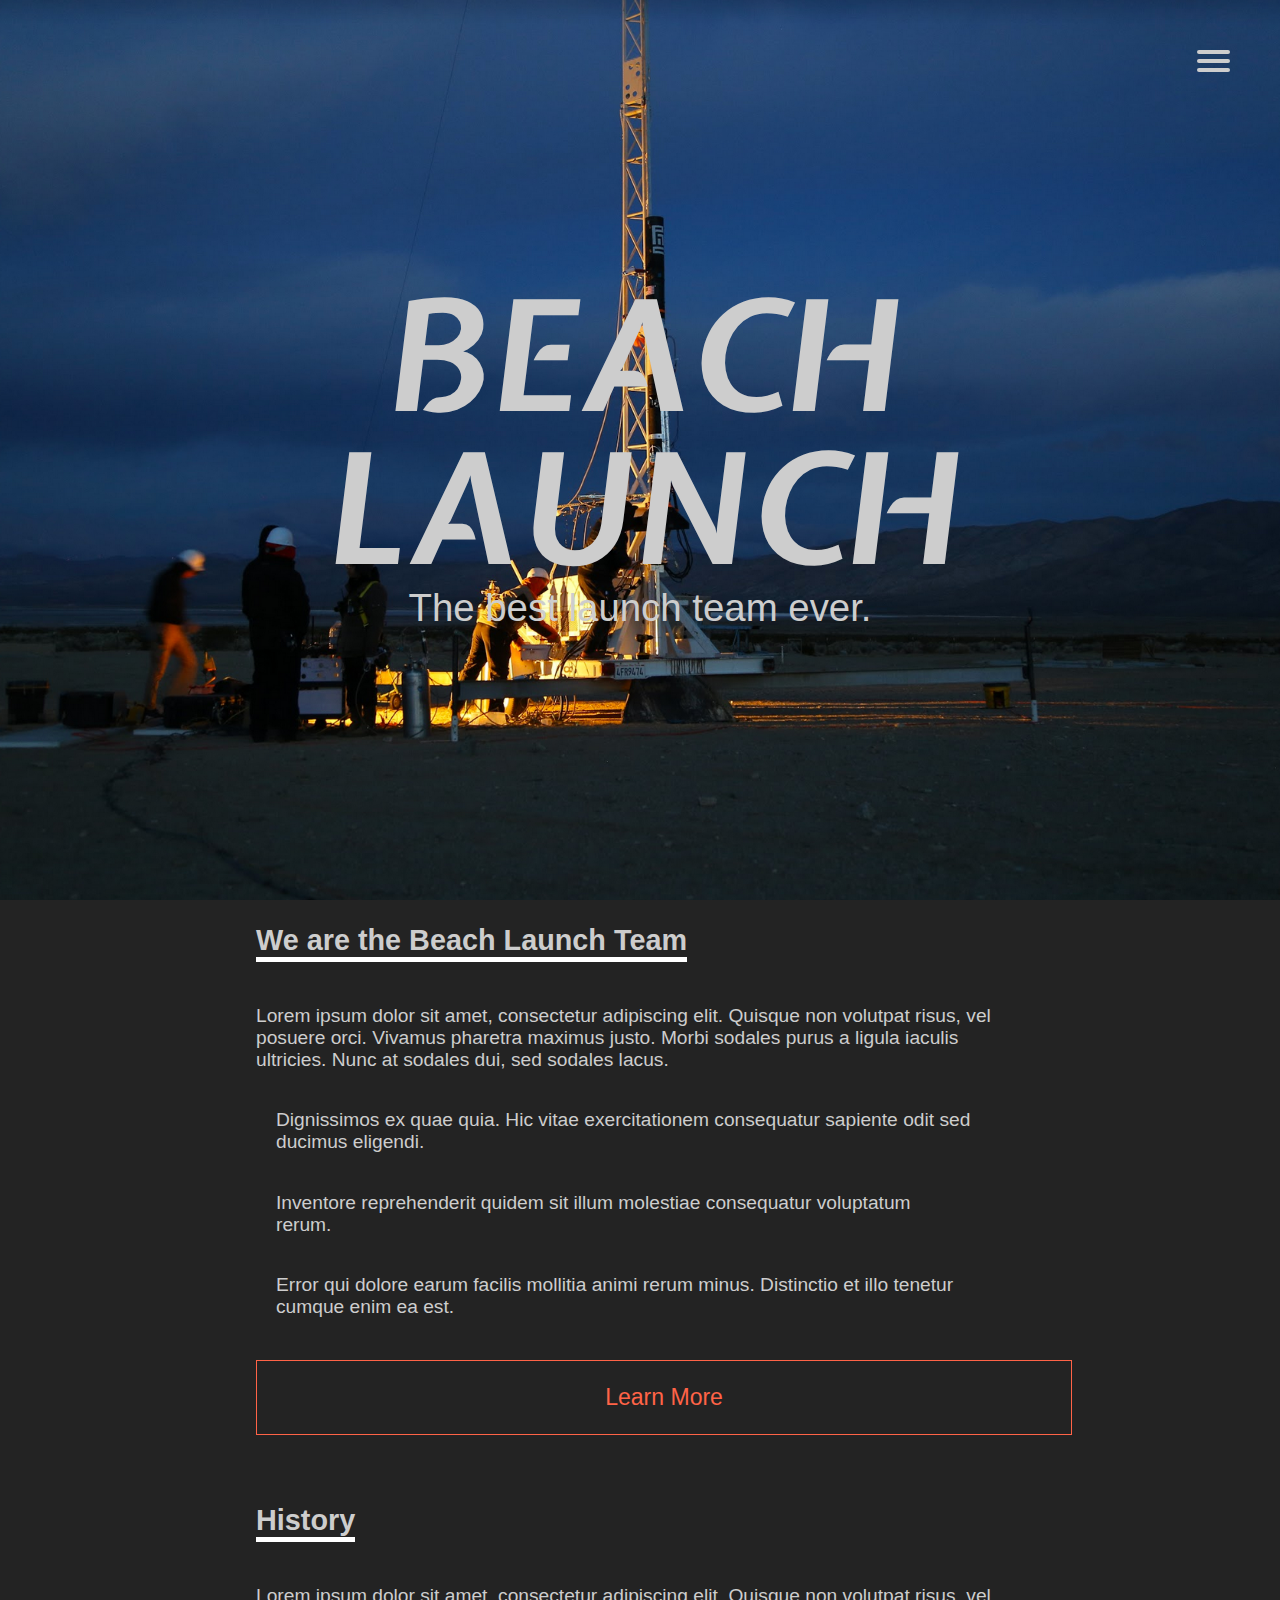
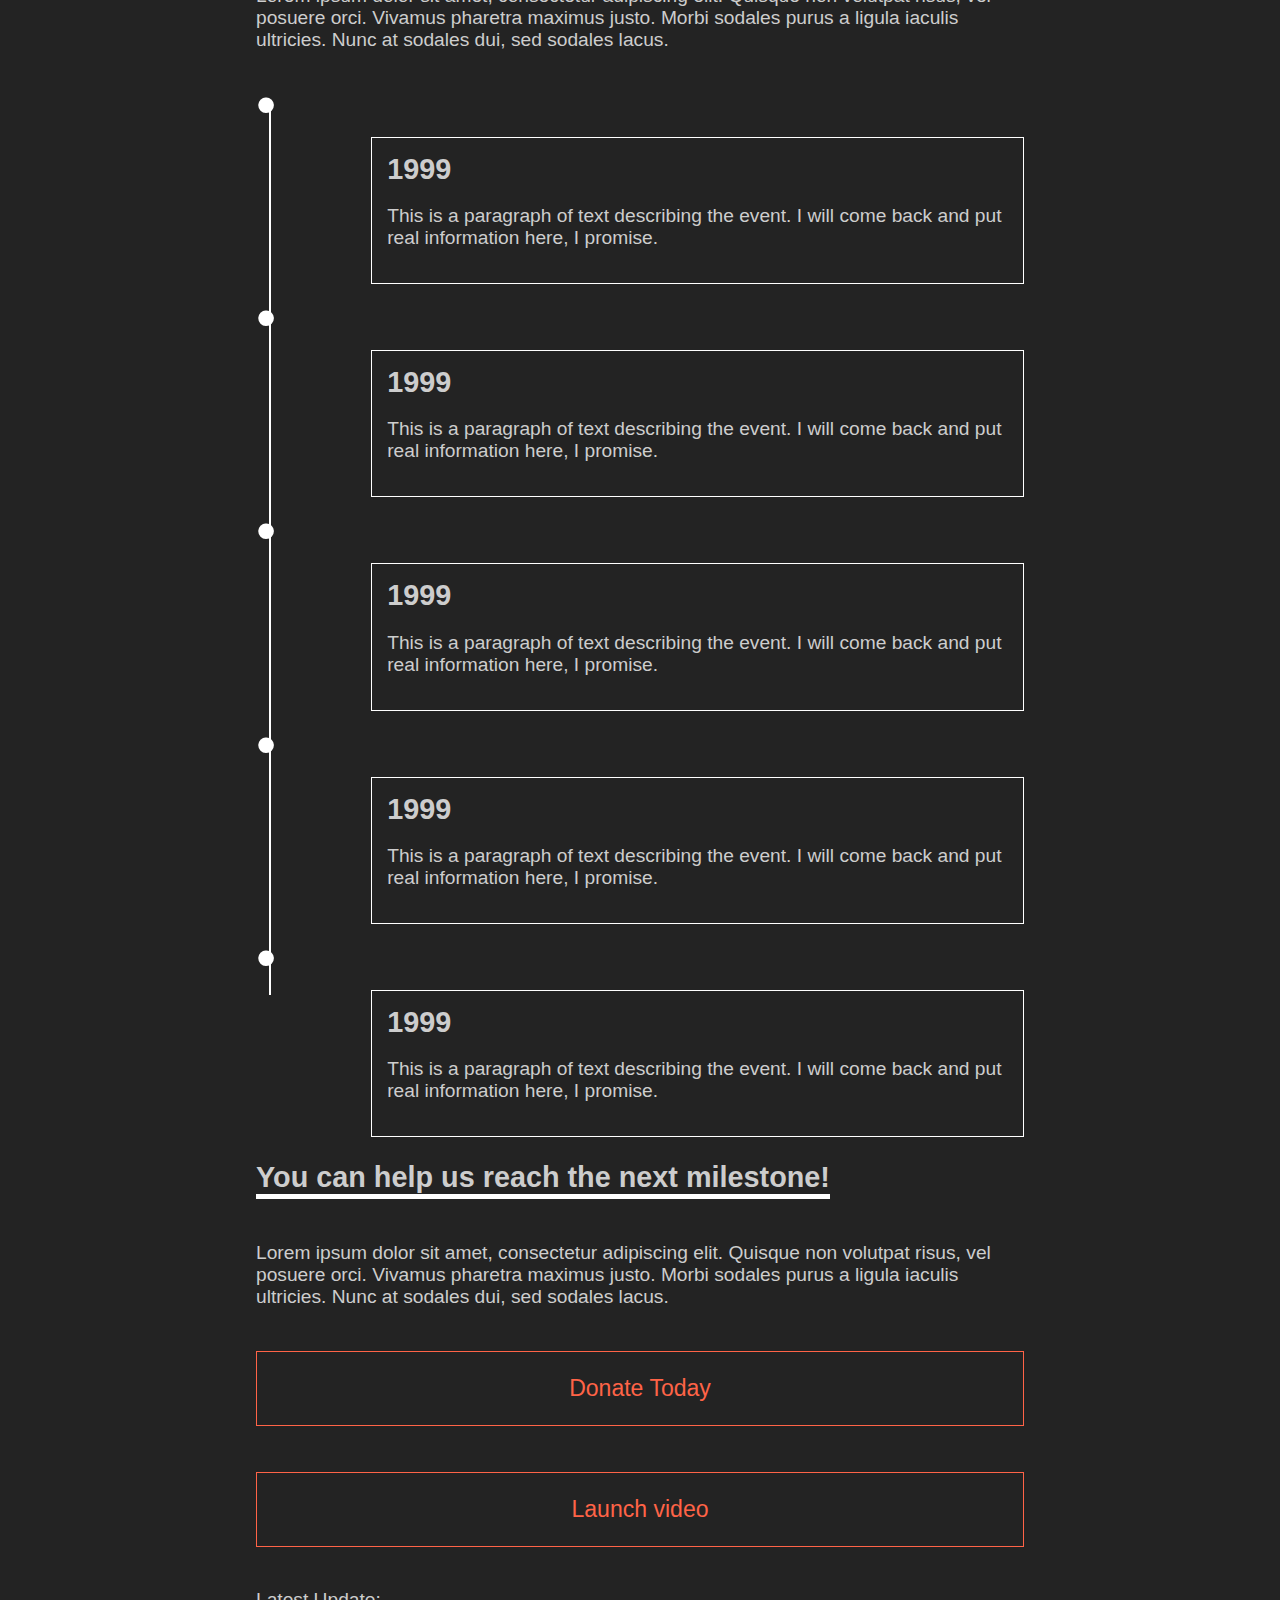
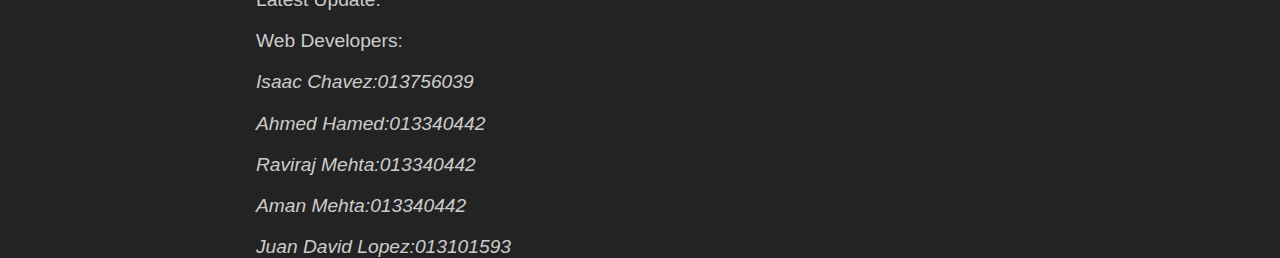
==== index.html @ 2a14d1d9 "Added a rel tag to the end of the modal video to take away the suggested videos." ====
<!DOCTYPE html>
<html lang="en">
    <head>
        <meta charset="UTF-8">
        <meta name="viewport" content="width=device-width, initial-scale=1, maximum-scale=1">
        <title>Home | Beach Launch Team</title>
    
       <link rel="stylesheet" href="css/style.css"> 
       <link rel="stylesheet" href="css/home-styles.css">
       <link rel="stylesheet" href="css/menu.css">
    </head>
    
    <body>
        <div class = "bg"></div>
        <div class="splashTextContainer">
            <span class="splashFont">BEACH<br>LAUNCH</span>
            <br>
            <span class="subTitle">The best launch team ever.</span>
        </div>

        <div class="container">
            <header>
                    <nav role="navigation">
                            <div id="menuToggle">
                                <input type="checkbox"/>
                                <span></span>
                                <span></span>
                                <span></span>
                            <ul id="menu">
                              <a href="#"><li>Home</li></a>
                              <a href="#"><li>About Us</li></a>
                              <a href="#"><li>Info</li></a>
                              <a href="contact.html"><li>Contact</li></a>
                            </ul>   
                            </div>
                        </nav>
            </header>

            <main>
                <div id="features-list">
                    <h2>We are the Beach Launch Team</h2>
                    <p>Lorem ipsum dolor sit amet, consectetur adipiscing elit. Quisque non volutpat risus, vel posuere orci. Vivamus pharetra maximus justo. Morbi sodales purus a ligula iaculis ultricies. Nunc at sodales dui, sed sodales lacus.</p>

                    <div class="feature">
                        <img alt="" src="https://source.unsplash.com/random/100x100" height="" width=""/>
                        <p>Dignissimos ex quae quia. Hic vitae exercitationem consequatur sapiente odit sed ducimus eligendi.</p>
                    </div>

                    <div class="feature">
                        <img alt="" src="https://source.unsplash.com/random/100x100" height="" width=""/>
                        <p>Inventore reprehenderit quidem sit illum molestiae consequatur voluptatum rerum.</p>
                    </div>

                    <div class="feature">
                        <img alt="" src="https://source.unsplash.com/random/100x100" height="" width=""/>
                        <p>Error qui dolore earum facilis mollitia animi rerum minus. Distinctio et illo tenetur cumque enim ea est.</p>
                    </div>

                    <a href="#"><span class="button">Learn More</span></a>
                    
                </div>

                <div class="launch-history clearfix">
                    <br>
                    <h2>History</h2>
                    <p>Lorem ipsum dolor sit amet, consectetur adipiscing elit. Quisque non volutpat risus, vel posuere orci. Vivamus pharetra maximus justo. Morbi sodales purus a ligula iaculis ultricies. Nunc at sodales dui, sed sodales lacus.</p>

                    <div class="vertical-line"></div>

                    <span class="bullet">&#149;</span>
                    <div class="history-item">
                        <span class="date">1999</span>
                        <p>This is a paragraph of text describing the event. I will come back and put real information here, I promise.</p>
                    </div>

                    <span class="bullet">&#149;</span>
                    <div class="history-item">
                        <span class="date">1999</span>
                        <p>This is a paragraph of text describing the event. I will come back and put real information here, I promise.</p>
                    </div>

                    <span class="bullet">&#149;</span>
                    <div class="history-item">
                        <span class="date">1999</span>
                        <p>This is a paragraph of text describing the event. I will come back and put real information here, I promise.</p>
                    </div>

                    <span class="bullet">&#149;</span>
                    <div class="history-item">
                        <span class="date">1999</span>
                        <p>This is a paragraph of text describing the event. I will come back and put real information here, I promise.</p>
                    </div>

                    <span class="bullet">&#149;</span>
                    <div class="history-item">
                        <span class="date">1999</span>
                        <p>This is a paragraph of text describing the event. I will come back and put real information here, I promise.</p>
                    </div>

                </div>
                <h2>You can help us reach the next milestone!</h2>
                <p>Lorem ipsum dolor sit amet, consectetur adipiscing elit. Quisque non volutpat risus, vel posuere orci. Vivamus pharetra maximus justo. Morbi sodales purus a ligula iaculis ultricies. Nunc at sodales dui, sed sodales lacus.</p>
                <a href="#">
                    <button class="button">Donate Today</button>
                </a>
                <button class="button" id="launch-video-button">Launch video</button>

                <section id="video-modal" class="modal">
                    <div class="modal-content">
                        <span class="close" id="video-modal-close">&times;</span> 
                        <!-- <video>
                            <source src="https://www.youtube.com/watch?v=RMkQfmGB7-0" type="video/mp4">
                        Your browser does not support HTML video.        
                        </video> -->
                        <iframe width="1020" height="630"; class="modal-video" src="https://www.youtube.com/embed/RMkQfmGB7-0&rel=0" frameborder="0" allow="autoplay; encrypted-media" controls></iframe>
                        <p>Watch a video of our latest launch!</p>          
                    </div>
                </section>
          
            </main>
            <footer>
                <p>Latest Update: <em><!--#echo var="LAST_MODIFIED"--></em> </p>
                <p>Web Developers:</p> 
                <p><em>Isaac Chavez:<span>013756039</span></em></p>
                <p><em>Ahmed Hamed:<span>013340442</span></em></p>
                <p><em>Raviraj Mehta:<span>013340442</span></em></p>
                <p><em>Aman Mehta:<span>013340442</span></em></p>
                <p><em>Juan David Lopez:<span>013101593</span></em></p>
            </footer>
            </div>
            <script src="js/logic.js" type="text/javascript"></script>
    </body>
</html>
---- css/style.css ----
@import url('https://fonts.googleapis.com/css?family=Expletus+Sans:700i');
body,
html {
    height: 100%;
    margin: 0;
}

h2 {
    border-bottom: .2em solid #ffffff;
    display: inline-block;
}

.bg {
    /* The image used */
    background-image: url("../image/homeImage.png");
    /* Full height */
    height: 100%;
    /* Center and scale the image nicely */
    background-position: center;
    background-repeat: no-repeat;
    background-size: cover;
}

div.vertical-line {
    border-right: 2px solid #ffffff;
    width: .25em;
    float: left;
    margin-top: 29px;
    margin-bottom: 200px;
    left: 8px;
    position: absolute;
    height: 70%;
}

div.launch-history {
    position: relative;
    clear: both;
}

div.feature p {
    /*display: inline-block;*/
    overflow: hidden;
}

div.launch-history span.bullet {
    font-size: 3em;
    color: #ffffff;
}

div.launch-history span.date {
    display: inline-block;
    font-size: 1.5em;
    font-weight: 700;
}

div.launch-history div.history-item {
    height: auto;
    margin-left: 15%;
    border: 1px #ffffff solid;
    padding: 15px;
}

.clearfix {
    clear: both;
}

.button {
    font-size: 1.2em;
    display: inline-block;
    padding: 1em;
    margin: 1em 0 1em 0;
    border: 1px solid tomato;
    min-width: 100%;
    text-align: center;
    color: tomato;
    background-color: transparent;
}

.splashFont {
    font-family: 'Expletus Sans', sans-serif;
    font-size: 4em;
    font-weight: 700;
    font-style: italic;
    line-height: 1em;
}

.splashTextContainer {
    margin-left: auto;
    margin-right: auto;
    bottom: 30%;
    position: absolute;
    text-align: center;
    width: 100%;
}

span.subTitle {
    font-size: 2em;
}

.meet-the-team {
    max-width: 80%;
    background-color: #353535;
    margin: 1em auto;
    color: white;
    text-align: center;
    padding: 1em;
}

.member-profile {
    max-width: 23%;
    display: inline-block;
    text-align: center;
    padding: 1em;
    margin-left: 1.5em;
    margin-right: 1.5em;
    margin-bottom: 1em;
    border-bottom: 0.1em solid white;
    /* border-radius: 1em; */
}

.member-profile:hover {
    background-color: #3f3f3f;
    border-bottom: 0.1em solid gold;
    cursor: pointer;
}

.member-profile .avatar-icon {
    font-size: 2.5em;
}

.member-profile h3 {
    font-weight: 400;
}

.member-profile h4 {
    font-weight: 500;
    font-size: 0.86em;
    font-style: italic;
}

/* Modal CSS */

/* The Modal (background) */

.modal {
    display: none;
    /* Hidden by default */
    position: fixed;
    /* Stay in place */
    z-index: 1;
    /* Sit on top */
    left: 0;
    top: 0;
    width: 100%;
    /* Full width */
    height: 100%;
    /* Full height */
    overflow: auto;
    /* Enable scroll if needed */
    background-color: rgb(0, 0, 0);
    /* Fallback color */
    background-color: rgba(0, 0, 0, 0.4);
    /* Black w/ opacity */
}

/* Modal Content/Box */

.modal-video {}

.modal-content {
    background-color: #353535;
    margin: 15% auto;
    padding: 20px;
    max-width: 1020px;
    text-align: center;
}

/* The Close Button */

.close {
    color: #aaa;
    float: right;
    font-size: 28px;
    font-weight: bold;
}

.close:hover,
.close:focus {
    color: black;
    text-decoration: none;
    cursor: pointer;
}

/*Media Queries default*/

/* Small devices (portrait tablets and large phones, 600px and up) */

@media only screen and (min-width: 600px) {
    .splashFont {
        font-size: 4em;
    }
}

/* Medium devices (landscape tablets, 768px and up) */

@media only screen and (min-width: 768px) {
    .splashFont {
        font-size: 7em;
    }
}

/* Large devices (laptops/desktops, 992px and up) */

@media only screen and (min-width: 992px) {
    .splashFont {
        font-size: 7em;
    }
}

/* Extra large devices (large laptops and desktops, 1200px and up)*/

@media only screen and (min-width: 1200px) {
    .splashFont {
        font-size: 8em;
    }
}
---- css/home-styles.css ----
div#features-list div.feature{
    float: left;
    clear: both;
}

div#features-list div.feature p{

}

div#features-list div.feature img{
    float: left;
    clear: both;
    margin: 10px 20px 10px 0px;
}

div#feature-list {
    clear: both;
}

div.container {
    display: block;
    margin: 0px 20% 0px 20%;
    /* width: 80%; */
}

footer {
    clear: both;
}
---- css/menu.css ----
/*
 * Made by Erik Terwan
 * 24th of November 2015
 * MIT license
 */

body
{
  margin: 0;
  padding: 0;
  
  /* make it look decent enough */
  background: #232323;
  color: #cdcdcd;/*#cdcdcd*/
  font-family: "Avenir Next", "Avenir", sans-serif;
  overflow-x: hidden; /* needed because hiding the menu on the right side is not perfect,  */
  font-size: 1.2em;
}

ul#menu a
{
  text-decoration: none;
  color: #FFFFFF;/*#232323*/
  transition: color 0.3s ease;
}

ul#menu a:hover
{
  color: #4a627c;/*tomato*/
}

#menuToggle
{
  display: block;
  position: absolute;
  top: 50px;
  right: 50px;
  
  z-index: 1;
  
/*  -webkit-user-select: none;*/
  user-select: none;
}

#menuToggle input
{
  display: block;
  width: 40px;
  height: 32px;
  position: absolute;
  top: -7px;
  left: -5px;
  
  cursor: pointer;
  
  opacity: 0; /* hide this */
  z-index: 2; /* and place it over the hamburger */
  
  /*-webkit-touch-callout: none;*/
}

/*
 * Just a quick hamburger
 */
#menuToggle span
{
  display: block;
  width: 33px;
  height: 4px;
  margin-bottom: 5px;
  position: relative;
  
  background: #cdcdcd;
  border-radius: 3px;
  
  z-index: 1;
  
  transform-origin: 4px 0px;
  
  transition: transform 0.5s cubic-bezier(0.77,0.2,0.05,1.0),
              background 0.5s cubic-bezier(0.77,0.2,0.05,1.0),
              opacity 0.55s ease;
}

#menuToggle span:first-child
{
  transform-origin: 0% 0%;
}

#menuToggle span:nth-last-child(2)
{
  transform-origin: 0% 100%;
}

/* 
 * Transform all the slices of hamburger
 * into a crossmark.
 */
#menuToggle input:checked ~ span
{
  opacity: 1;
  transform: rotate(45deg) translate(-2px, -1px);
  background: #cdcdcd;/*#232323*/
}

/*
 * But let's hide the middle one.
 */
#menuToggle input:checked ~ span:nth-last-child(3)
{
  opacity: 0;
  transform: rotate(0deg) scale(0.2, 0.2);
}

/*
 * Ohyeah and the last one should go the other direction
 */
#menuToggle input:checked ~ span:nth-last-child(2)
{
  opacity: 1;
  transform: rotate(-45deg) translate(0, -1px);
}

/*
 * Make this absolute positioned
 * at the top left of the screen
 */
#menu
{
  position: absolute;
  width: 300px;
  margin: -100px 0 0 0;
  padding: 50px;
  padding-top: 125px;
  right: -100px;
  
  background: rgba(0, 0, 0, 0.7);/*#ededed*/
  list-style-type: none;
  /*-webkit-font-smoothing: antialiased;*/
  /* to stop flickering of text in safari */
  
  transform-origin: 0% 0%;
  transform: translate(100%, 0);
  height: 79vh;
  transition: transform 0.5s cubic-bezier(0.77,0.2,0.05,1.0);
}

#menu li
{
  padding: 10px 0;
  font-size: 22px;
}

/*
 * And let's fade it in from the left
 */
#menuToggle input:checked ~ ul
{
  transform: scale(1.0, 1.0);
  opacity: 1;
}
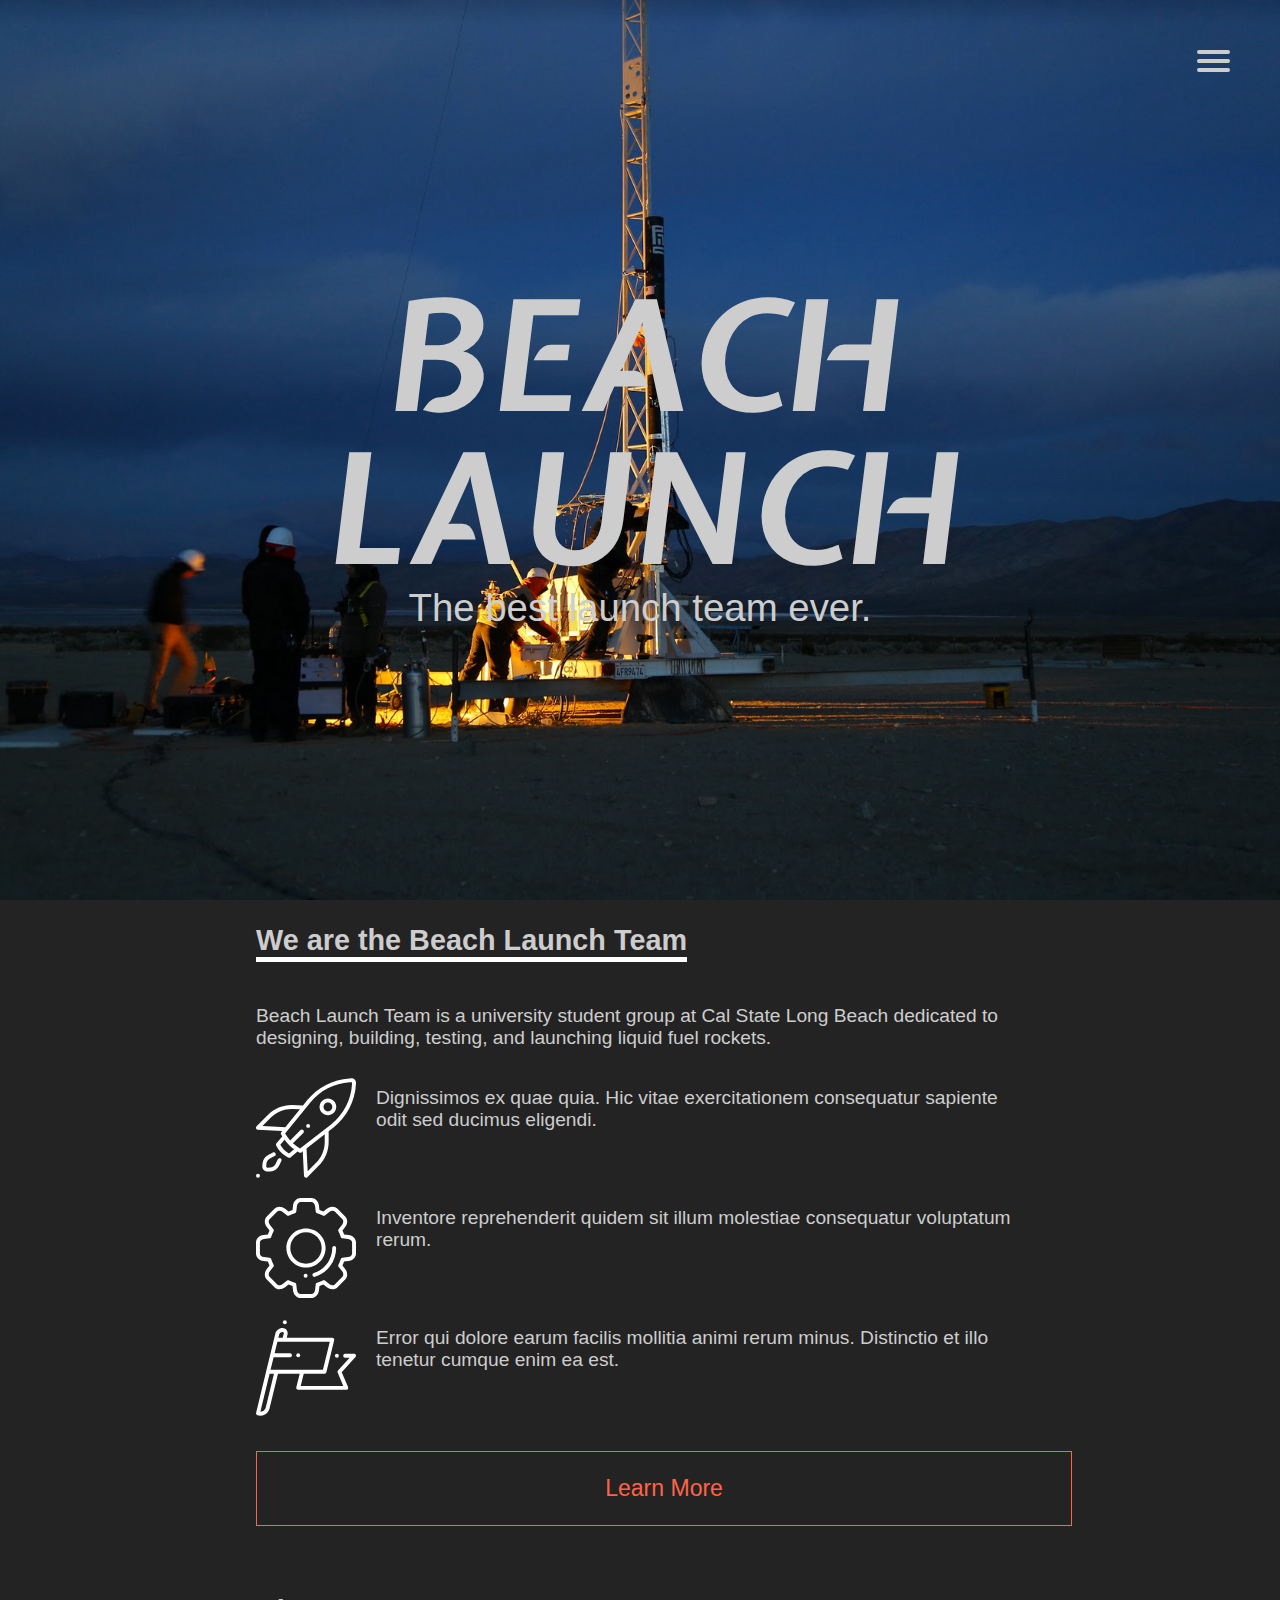
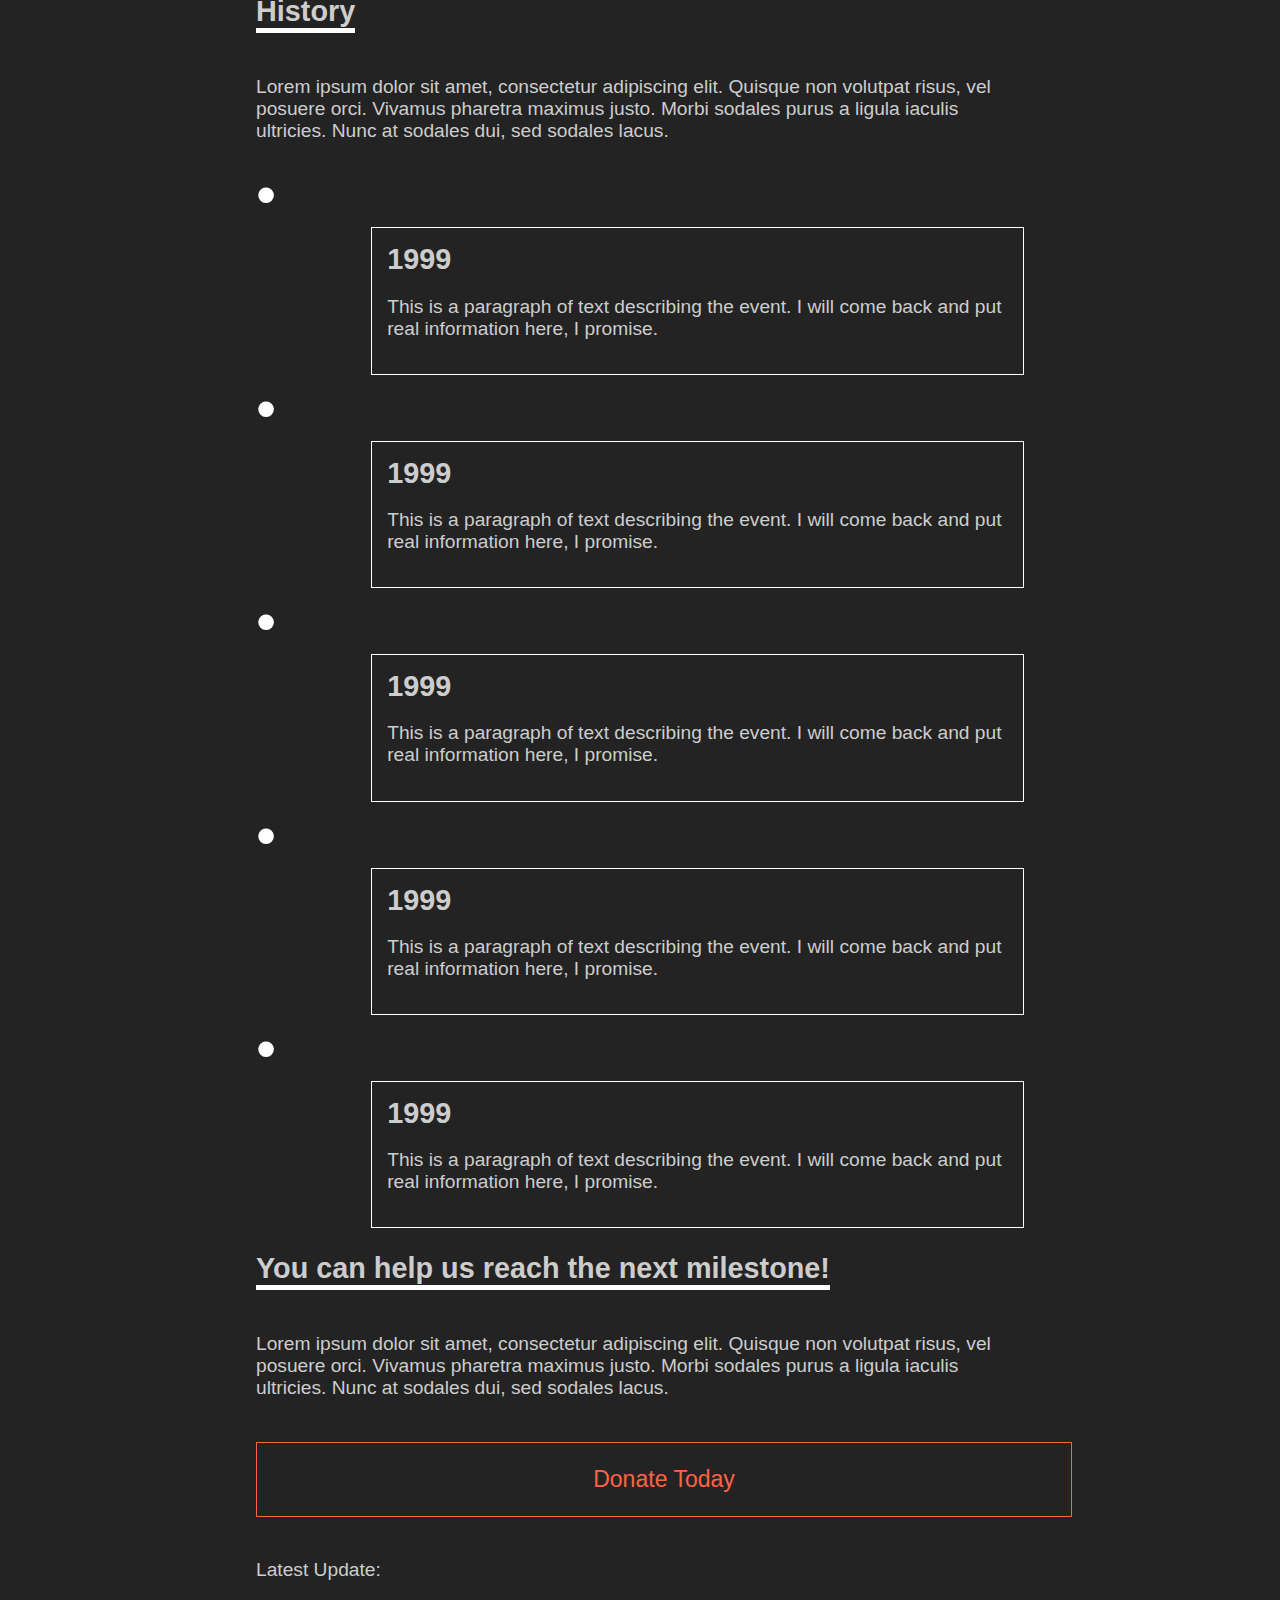
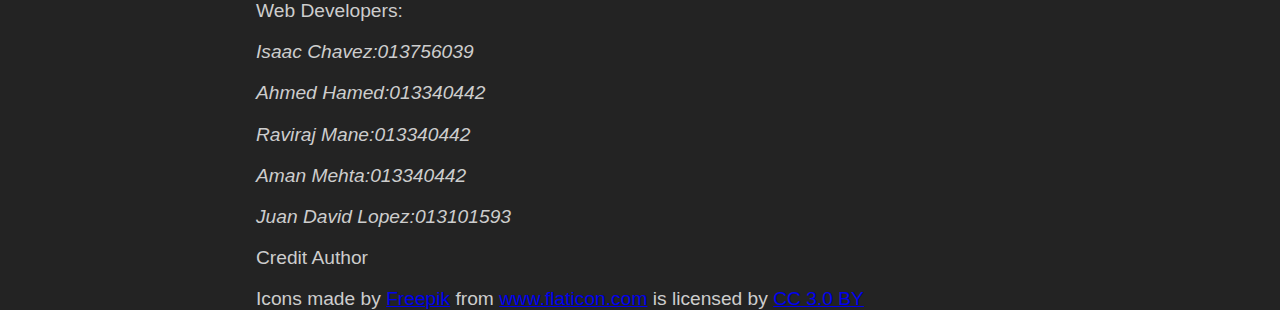
==== commit 34b84186: "Merge pull request #33 from randomCoderz/HomePageUpdate" ====
--- a/index.html
+++ b/index.html
@@ -11,14 +11,14 @@
     </head>
     
     <body>
+
         <div class = "bg"></div>
         <div class="splashTextContainer">
             <span class="splashFont">BEACH<br>LAUNCH</span>
             <br>
             <span class="subTitle">The best launch team ever.</span>
         </div>
-
-        <div class="container">
+        
             <header>
                     <nav role="navigation">
                             <div id="menuToggle">
@@ -29,30 +29,32 @@
                             <ul id="menu">
                               <a href="#"><li>Home</li></a>
                               <a href="#"><li>About Us</li></a>
-                              <a href="#"><li>Info</li></a>
-                              <a href="contact.html"><li>Contact</li></a>
+                              <a href="#"><li>Donations</li></a>
+                              <a href="team.html"><li>Team</li></a>
+                              <a href="contactus.php"><li>Contact</li></a>
                             </ul>   
                             </div>
                         </nav>
             </header>
+        <div class="container">
 
             <main>
                 <div id="features-list">
                     <h2>We are the Beach Launch Team</h2>
-                    <p>Lorem ipsum dolor sit amet, consectetur adipiscing elit. Quisque non volutpat risus, vel posuere orci. Vivamus pharetra maximus justo. Morbi sodales purus a ligula iaculis ultricies. Nunc at sodales dui, sed sodales lacus.</p>
+                    <p>Beach Launch Team is a university student group at Cal State Long Beach dedicated to designing, building, testing, and launching liquid fuel rockets.</p>
 
                     <div class="feature">
-                        <img alt="" src="https://source.unsplash.com/random/100x100" height="" width=""/>
+                        <img alt="" src="image/rocket.svg" height="100" width="100"/>
                         <p>Dignissimos ex quae quia. Hic vitae exercitationem consequatur sapiente odit sed ducimus eligendi.</p>
                     </div>
 
                     <div class="feature">
-                        <img alt="" src="https://source.unsplash.com/random/100x100" height="" width=""/>
+                        <img alt="" src="image/settings.svg" height="100" width="100"/>
                         <p>Inventore reprehenderit quidem sit illum molestiae consequatur voluptatum rerum.</p>
                     </div>
 
                     <div class="feature">
-                        <img alt="" src="https://source.unsplash.com/random/100x100" height="" width=""/>
+                        <img alt="" src="image/flag.svg" height="100" width="100"/>
                         <p>Error qui dolore earum facilis mollitia animi rerum minus. Distinctio et illo tenetur cumque enim ea est.</p>
                     </div>
 
@@ -64,8 +66,6 @@
                     <br>
                     <h2>History</h2>
                     <p>Lorem ipsum dolor sit amet, consectetur adipiscing elit. Quisque non volutpat risus, vel posuere orci. Vivamus pharetra maximus justo. Morbi sodales purus a ligula iaculis ultricies. Nunc at sodales dui, sed sodales lacus.</p>
-
-                    <div class="vertical-line"></div>
 
                     <span class="bullet">&#149;</span>
                     <div class="history-item">
@@ -100,34 +100,18 @@
                 </div>
                 <h2>You can help us reach the next milestone!</h2>
                 <p>Lorem ipsum dolor sit amet, consectetur adipiscing elit. Quisque non volutpat risus, vel posuere orci. Vivamus pharetra maximus justo. Morbi sodales purus a ligula iaculis ultricies. Nunc at sodales dui, sed sodales lacus.</p>
-                <a href="#">
-                    <button class="button">Donate Today</button>
-                </a>
-                <button class="button" id="launch-video-button">Launch video</button>
-
-                <section id="video-modal" class="modal">
-                    <div class="modal-content">
-                        <span class="close" id="video-modal-close">&times;</span> 
-                        <!-- <video>
-                            <source src="https://www.youtube.com/watch?v=RMkQfmGB7-0" type="video/mp4">
-                        Your browser does not support HTML video.        
-                        </video> -->
-                        <iframe width="1020" height="630"; class="modal-video" src="https://www.youtube.com/embed/RMkQfmGB7-0&rel=0" frameborder="0" allow="autoplay; encrypted-media" controls></iframe>
-                        <p>Watch a video of our latest launch!</p>          
-                    </div>
-                </section>
-          
+                <a href="#"><span class="button">Donate Today</span></a>
             </main>
             <footer>
                 <p>Latest Update: <em><!--#echo var="LAST_MODIFIED"--></em> </p>
                 <p>Web Developers:</p> 
                 <p><em>Isaac Chavez:<span>013756039</span></em></p>
                 <p><em>Ahmed Hamed:<span>013340442</span></em></p>
-                <p><em>Raviraj Mehta:<span>013340442</span></em></p>
+                <p><em>Raviraj Mane:<span>013340442</span></em></p>
                 <p><em>Aman Mehta:<span>013340442</span></em></p>
                 <p><em>Juan David Lopez:<span>013101593</span></em></p>
+                <P>Credit Author <div>Icons made by <a href="http://www.freepik.com" title="Freepik">Freepik</a> from <a href="https://www.flaticon.com/" title="Flaticon">www.flaticon.com</a> is licensed by <a href="http://creativecommons.org/licenses/by/3.0/" title="Creative Commons BY 3.0" target="_blank">CC 3.0 BY</a></div></P>
             </footer>
-            </div>
-            <script src="js/logic.js" type="text/javascript"></script>
+        </div>
     </body>
 </html>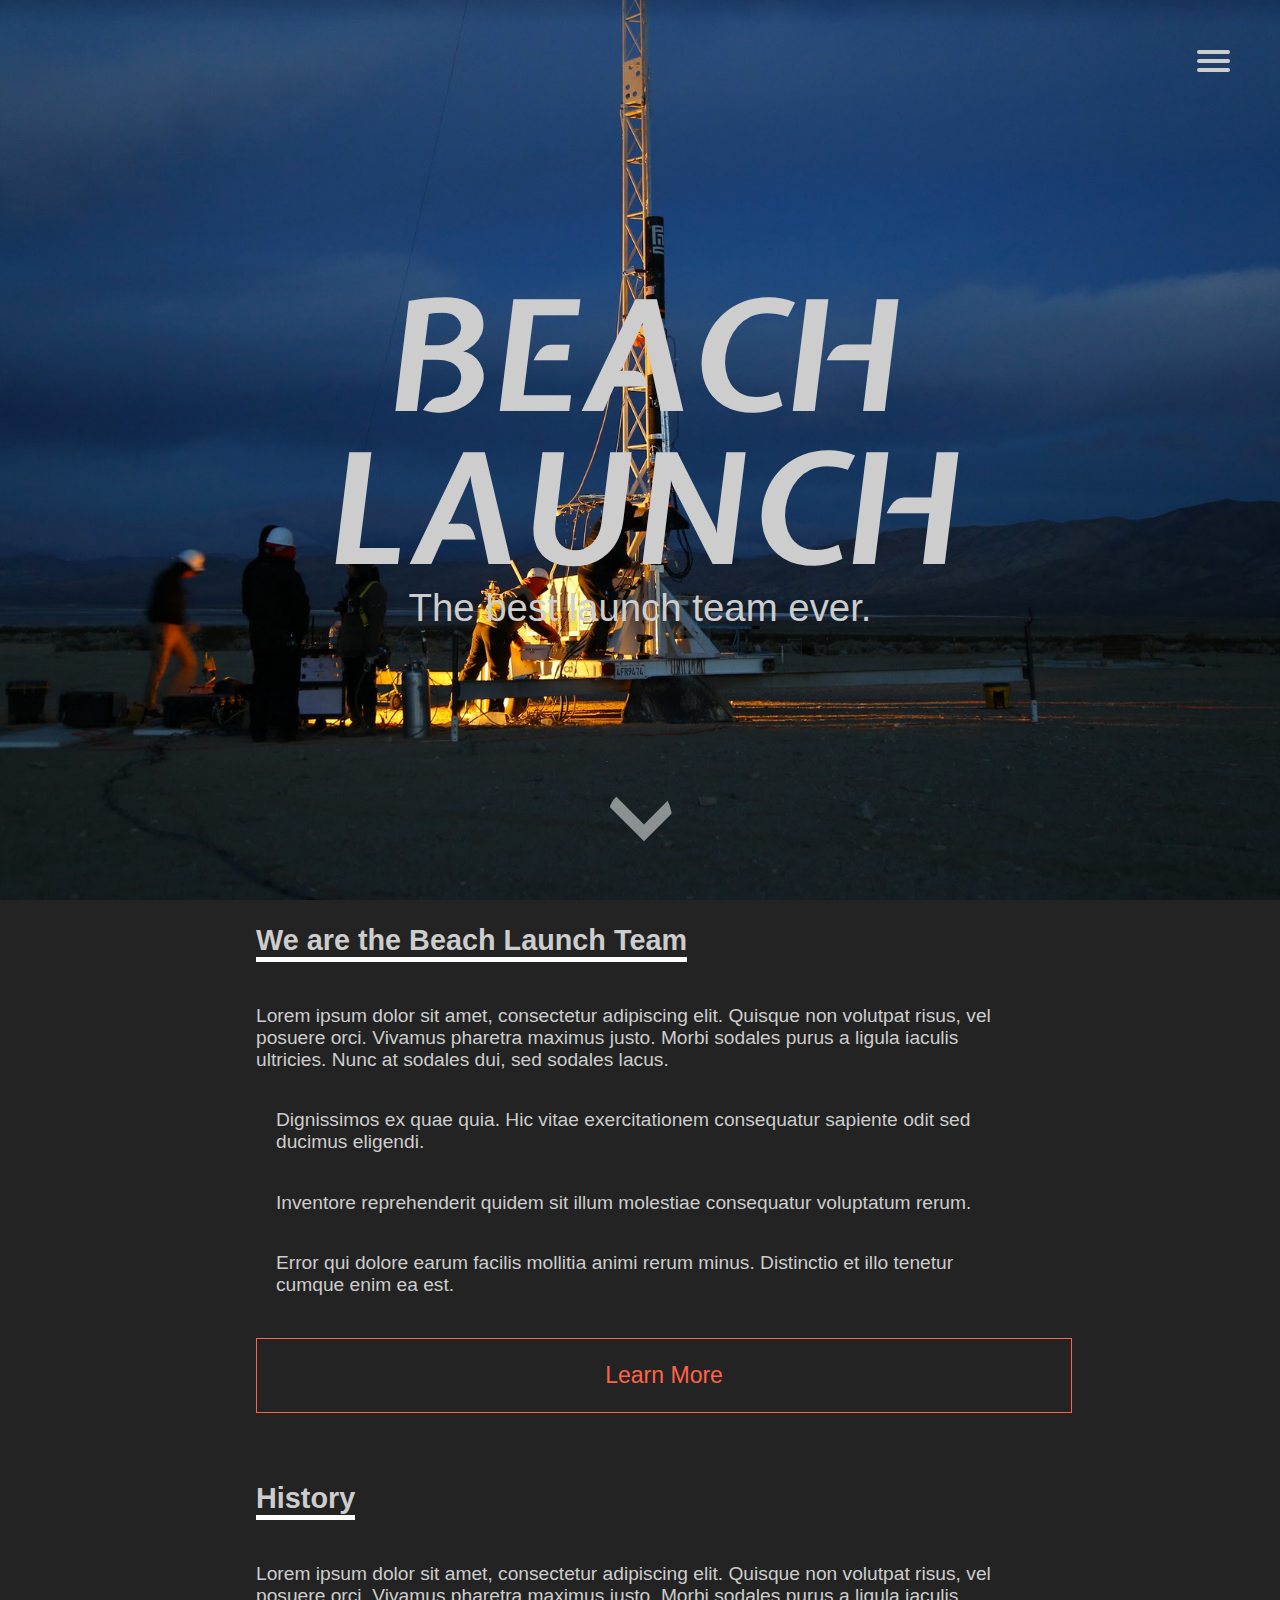
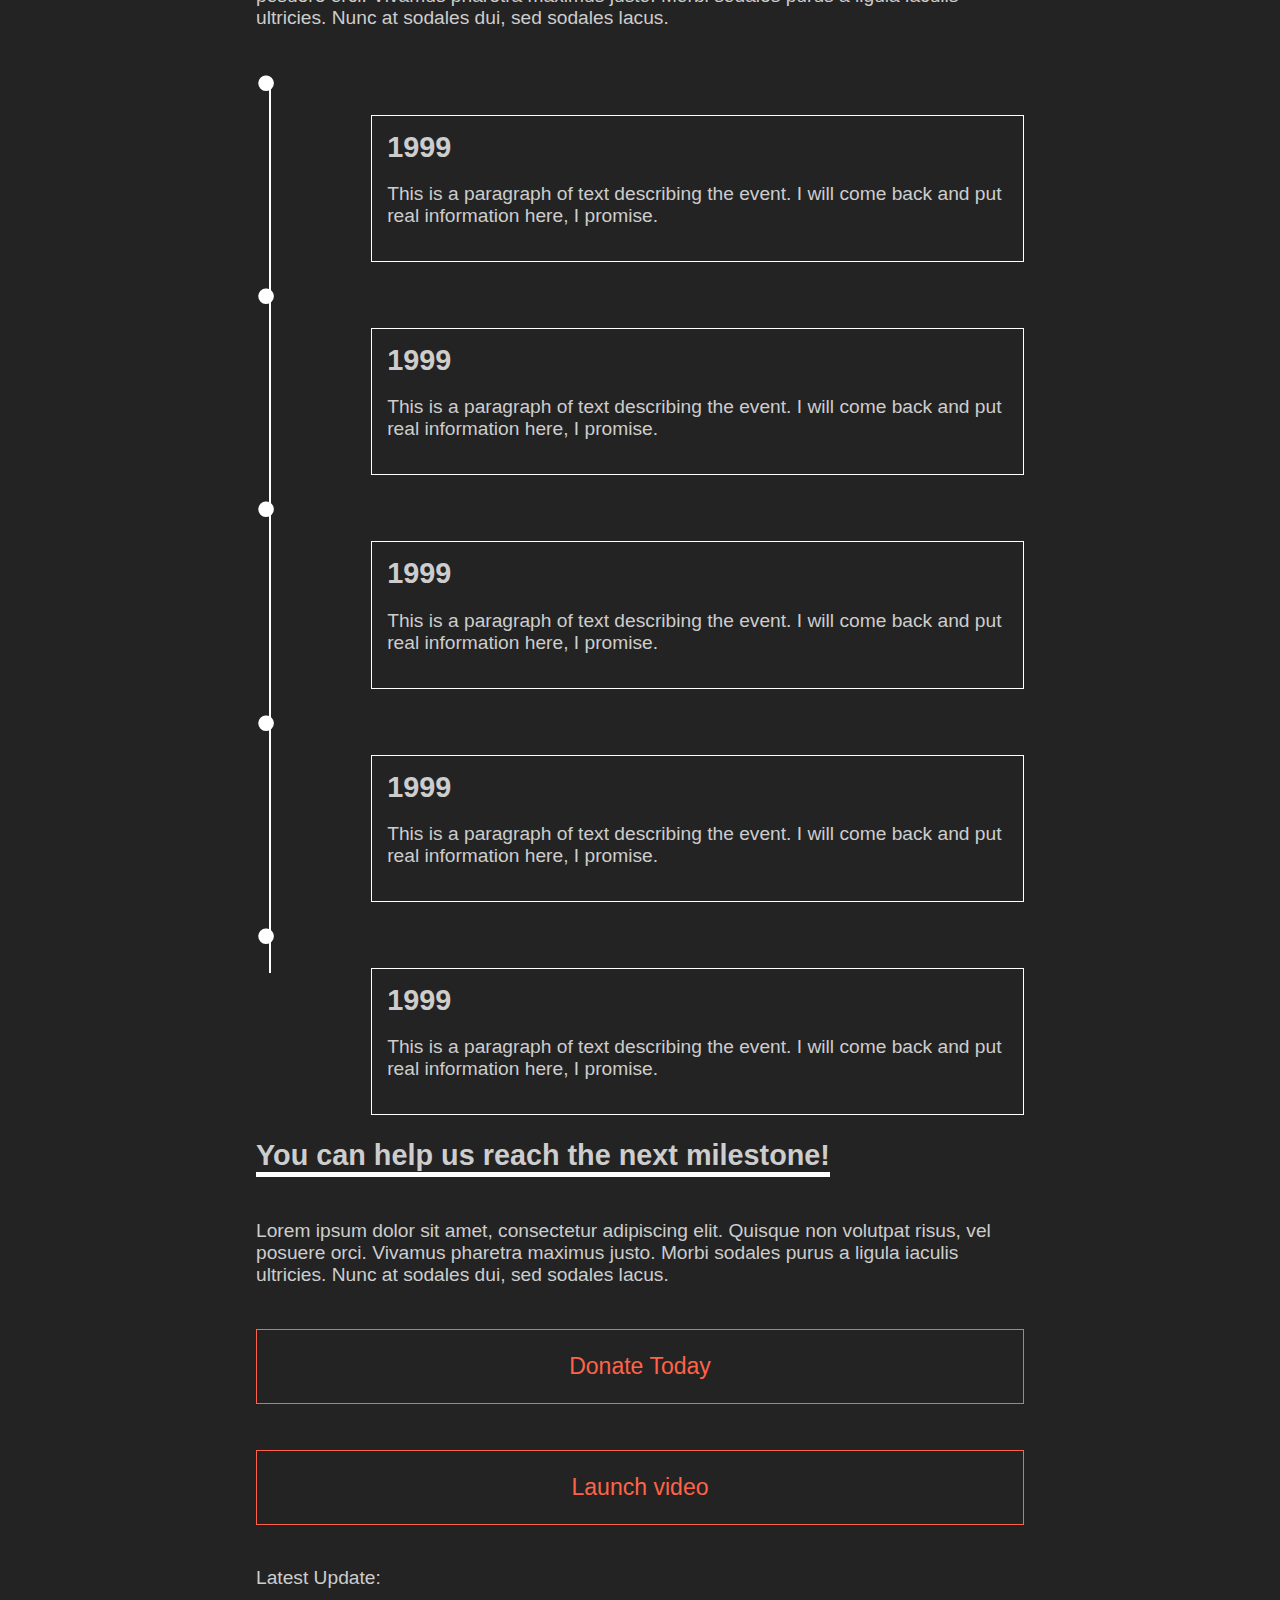
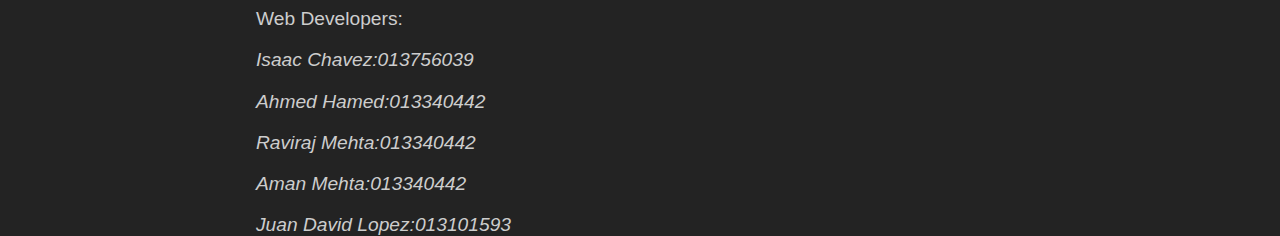
==== commit 3fd6b8d8: "Implemented a scroll to page content upon clicking the banner scroll arrow." ====
--- a/index.html
+++ b/index.html
@@ -11,14 +11,15 @@
     </head>
     
     <body>
-
         <div class = "bg"></div>
         <div class="splashTextContainer">
             <span class="splashFont">BEACH<br>LAUNCH</span>
             <br>
             <span class="subTitle">The best launch team ever.</span>
         </div>
-        
+        <div class="banner-scroll-arrow" id="banner-scroll-arrow"></div>
+
+        <div class="container">
             <header>
                     <nav role="navigation">
                             <div id="menuToggle">
@@ -29,32 +30,30 @@
                             <ul id="menu">
                               <a href="#"><li>Home</li></a>
                               <a href="#"><li>About Us</li></a>
-                              <a href="#"><li>Donations</li></a>
-                              <a href="team.html"><li>Team</li></a>
-                              <a href="contactus.php"><li>Contact</li></a>
+                              <a href="#"><li>Info</li></a>
+                              <a href="contact.html"><li>Contact</li></a>
                             </ul>   
                             </div>
                         </nav>
             </header>
-        <div class="container">
 
             <main>
                 <div id="features-list">
                     <h2>We are the Beach Launch Team</h2>
-                    <p>Beach Launch Team is a university student group at Cal State Long Beach dedicated to designing, building, testing, and launching liquid fuel rockets.</p>
+                    <p>Lorem ipsum dolor sit amet, consectetur adipiscing elit. Quisque non volutpat risus, vel posuere orci. Vivamus pharetra maximus justo. Morbi sodales purus a ligula iaculis ultricies. Nunc at sodales dui, sed sodales lacus.</p>
 
                     <div class="feature">
-                        <img alt="" src="image/rocket.svg" height="100" width="100"/>
+                        <img alt="" src="https://source.unsplash.com/random/100x100" height="" width=""/>
                         <p>Dignissimos ex quae quia. Hic vitae exercitationem consequatur sapiente odit sed ducimus eligendi.</p>
                     </div>
 
                     <div class="feature">
-                        <img alt="" src="image/settings.svg" height="100" width="100"/>
+                        <img alt="" src="https://source.unsplash.com/random/100x100" height="" width=""/>
                         <p>Inventore reprehenderit quidem sit illum molestiae consequatur voluptatum rerum.</p>
                     </div>
 
                     <div class="feature">
-                        <img alt="" src="image/flag.svg" height="100" width="100"/>
+                        <img alt="" src="https://source.unsplash.com/random/100x100" height="" width=""/>
                         <p>Error qui dolore earum facilis mollitia animi rerum minus. Distinctio et illo tenetur cumque enim ea est.</p>
                     </div>
 
@@ -66,6 +65,8 @@
                     <br>
                     <h2>History</h2>
                     <p>Lorem ipsum dolor sit amet, consectetur adipiscing elit. Quisque non volutpat risus, vel posuere orci. Vivamus pharetra maximus justo. Morbi sodales purus a ligula iaculis ultricies. Nunc at sodales dui, sed sodales lacus.</p>
+
+                    <div class="vertical-line"></div>
 
                     <span class="bullet">&#149;</span>
                     <div class="history-item">
@@ -100,18 +101,34 @@
                 </div>
                 <h2>You can help us reach the next milestone!</h2>
                 <p>Lorem ipsum dolor sit amet, consectetur adipiscing elit. Quisque non volutpat risus, vel posuere orci. Vivamus pharetra maximus justo. Morbi sodales purus a ligula iaculis ultricies. Nunc at sodales dui, sed sodales lacus.</p>
-                <a href="#"><span class="button">Donate Today</span></a>
+                <a href="#">
+                    <button class="button">Donate Today</button>
+                </a>
+                <button class="button" id="launch-video-button">Launch video</button>
+
+                <section id="video-modal" class="modal">
+                    <div class="modal-content">
+                        <span class="close" id="video-modal-close">&times;</span> 
+                        <!-- <video>
+                            <source src="https://www.youtube.com/watch?v=RMkQfmGB7-0" type="video/mp4">
+                        Your browser does not support HTML video.        
+                        </video> -->
+                        <iframe width="1020" height="630" src="https://www.youtube-nocookie.com/embed/RMkQfmGB7-0?rel=0" frameborder="0" allow="autoplay; encrypted-media" allowfullscreen></iframe>
+                        <!-- <p>Watch a video of our latest launch!</p>           -->
+                    </div>
+                </section>
+          
             </main>
             <footer>
                 <p>Latest Update: <em><!--#echo var="LAST_MODIFIED"--></em> </p>
                 <p>Web Developers:</p> 
                 <p><em>Isaac Chavez:<span>013756039</span></em></p>
                 <p><em>Ahmed Hamed:<span>013340442</span></em></p>
-                <p><em>Raviraj Mane:<span>013340442</span></em></p>
+                <p><em>Raviraj Mehta:<span>013340442</span></em></p>
                 <p><em>Aman Mehta:<span>013340442</span></em></p>
                 <p><em>Juan David Lopez:<span>013101593</span></em></p>
-                <P>Credit Author <div>Icons made by <a href="http://www.freepik.com" title="Freepik">Freepik</a> from <a href="https://www.flaticon.com/" title="Flaticon">www.flaticon.com</a> is licensed by <a href="http://creativecommons.org/licenses/by/3.0/" title="Creative Commons BY 3.0" target="_blank">CC 3.0 BY</a></div></P>
             </footer>
-        </div>
+            </div>
+            <script src="js/logic.js" type="text/javascript"></script>
     </body>
 </html>--- a/css/style.css
+++ b/css/style.css
@@ -19,6 +19,31 @@
     background-position: center;
     background-repeat: no-repeat;
     background-size: cover;
+}
+
+.banner-scroll-arrow {
+	background-image: url("../image/expand-button.svg");
+	bottom: 5%;
+	position: absolute;
+	text-align: center;
+	width: 5%;
+	z-index: 5;
+	height: 8%;
+	background-repeat: no-repeat;
+	margin: 0 auto;
+	left: 50%;
+	transform: translateX(-50%);
+	/* background-color: white; */
+	background-size: cover;
+    border-radius: 100%;
+    cursor: pointer;
+    transition: 0.2s opacity; 
+    opacity: 0.5;
+    color: tomato;
+}
+
+.banner-scroll-arrow:hover {
+    opacity: 1.0;
 }
 
 div.vertical-line {
@@ -175,6 +200,8 @@
     text-align: center;
 }
 
+
+
 /* The Close Button */
 
 .close {
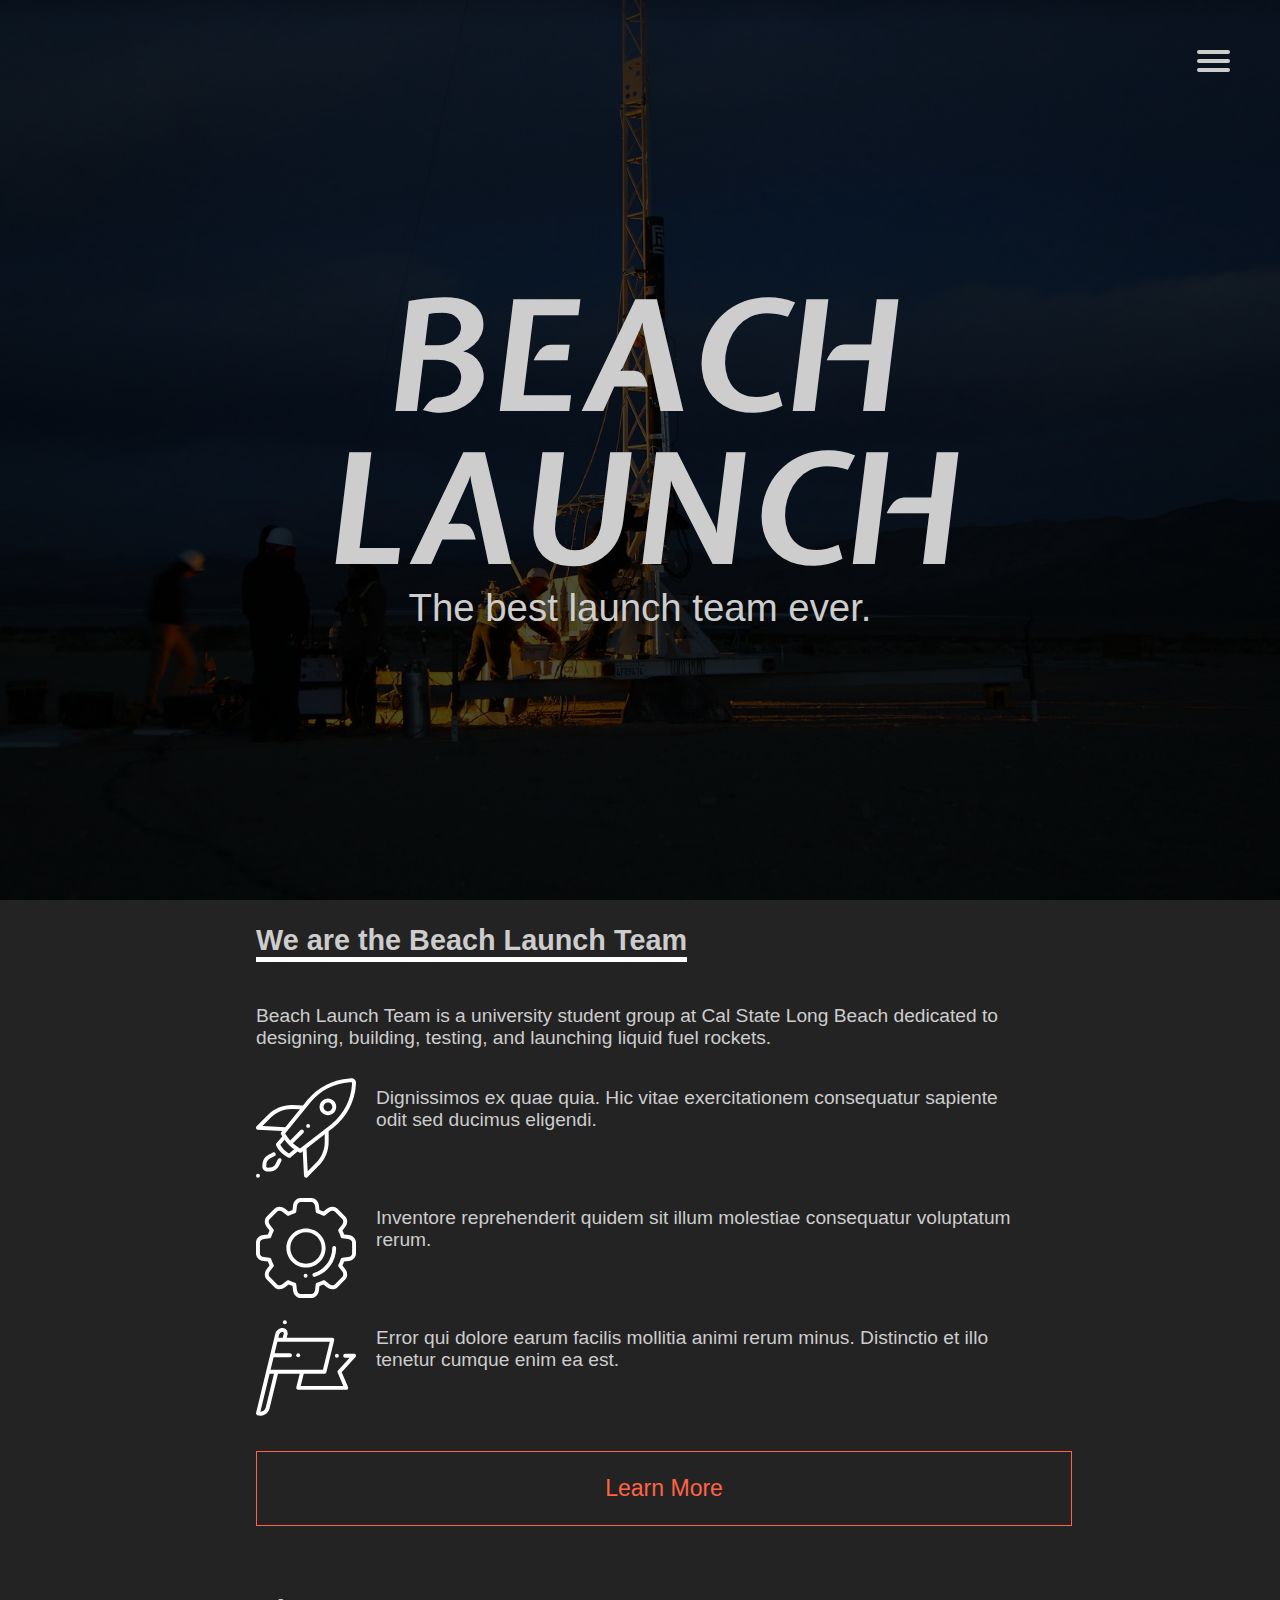
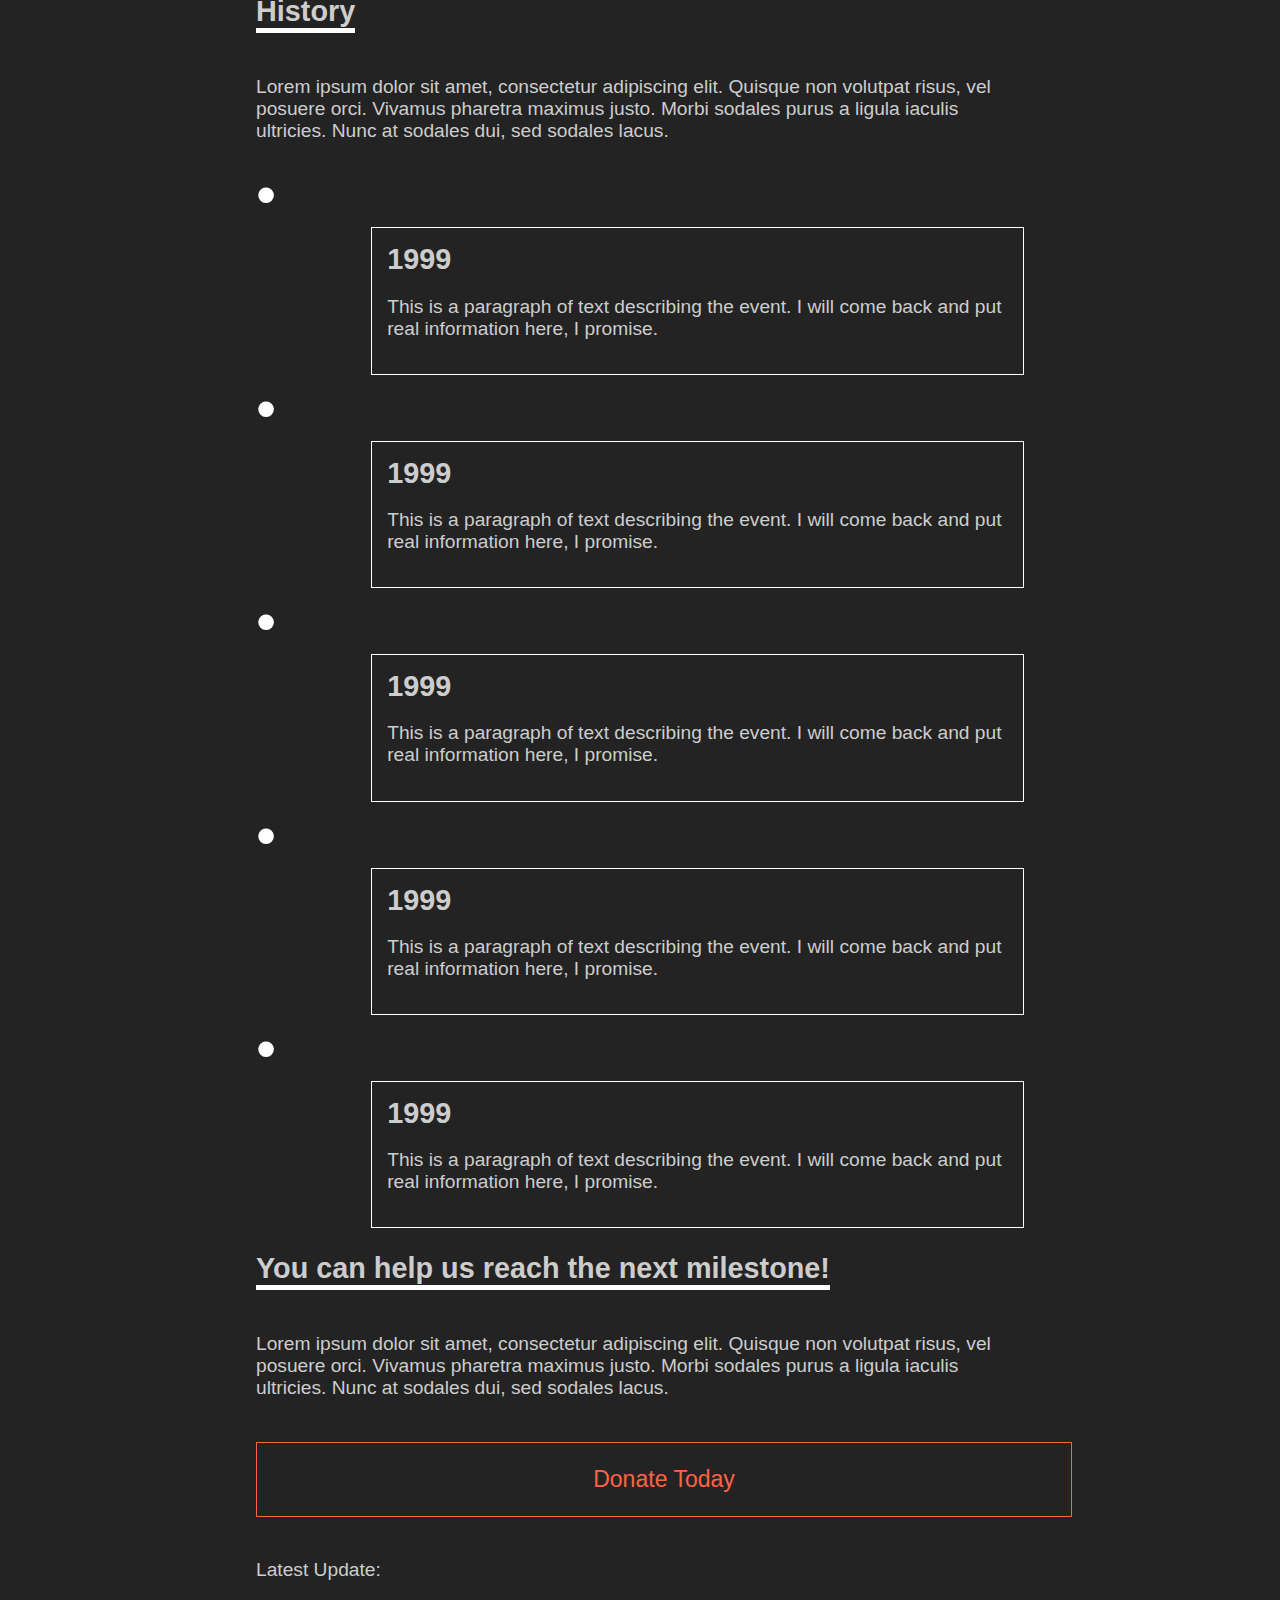
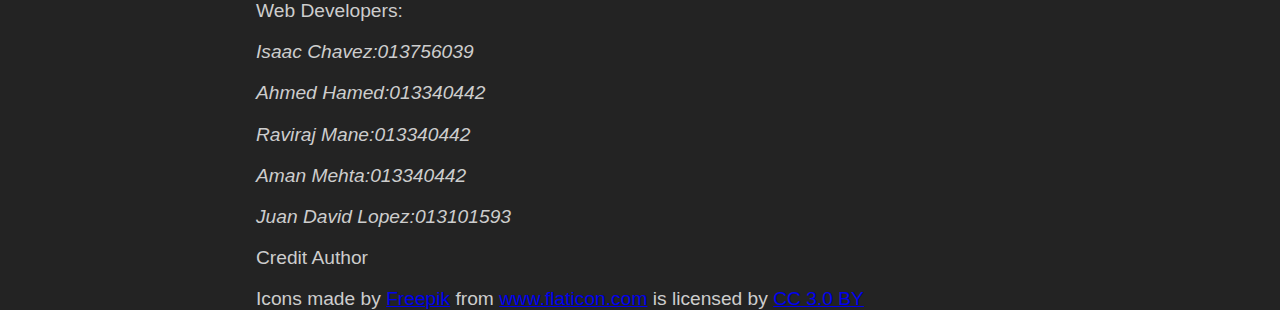
==== commit 6f51113d: "Updated links to the Team / About us page on the homepage" ====
--- a/index.html
+++ b/index.html
@@ -11,15 +11,14 @@
     </head>
     
     <body>
+
         <div class = "bg"></div>
         <div class="splashTextContainer">
             <span class="splashFont">BEACH<br>LAUNCH</span>
             <br>
             <span class="subTitle">The best launch team ever.</span>
         </div>
-        <div class="banner-scroll-arrow" id="banner-scroll-arrow"></div>
-
-        <div class="container">
+        
             <header>
                     <nav role="navigation">
                             <div id="menuToggle">
@@ -29,31 +28,32 @@
                                 <span></span>
                             <ul id="menu">
                               <a href="#"><li>Home</li></a>
-                              <a href="#"><li>About Us</li></a>
-                              <a href="#"><li>Info</li></a>
-                              <a href="contact.html"><li>Contact</li></a>
+                              <a href="team.php"><li>About Us</li></a>
+                              <a href="#"><li>Donations</li></a>
+                              <a href="contactus.php"><li>Contact</li></a>
                             </ul>   
                             </div>
                         </nav>
             </header>
+        <div class="container">
 
             <main>
                 <div id="features-list">
                     <h2>We are the Beach Launch Team</h2>
-                    <p>Lorem ipsum dolor sit amet, consectetur adipiscing elit. Quisque non volutpat risus, vel posuere orci. Vivamus pharetra maximus justo. Morbi sodales purus a ligula iaculis ultricies. Nunc at sodales dui, sed sodales lacus.</p>
+                    <p>Beach Launch Team is a university student group at Cal State Long Beach dedicated to designing, building, testing, and launching liquid fuel rockets.</p>
 
                     <div class="feature">
-                        <img alt="" src="https://source.unsplash.com/random/100x100" height="" width=""/>
+                        <img alt="" src="image/rocket.svg" height="100" width="100"/>
                         <p>Dignissimos ex quae quia. Hic vitae exercitationem consequatur sapiente odit sed ducimus eligendi.</p>
                     </div>
 
                     <div class="feature">
-                        <img alt="" src="https://source.unsplash.com/random/100x100" height="" width=""/>
+                        <img alt="" src="image/settings.svg" height="100" width="100"/>
                         <p>Inventore reprehenderit quidem sit illum molestiae consequatur voluptatum rerum.</p>
                     </div>
 
                     <div class="feature">
-                        <img alt="" src="https://source.unsplash.com/random/100x100" height="" width=""/>
+                        <img alt="" src="image/flag.svg" height="100" width="100"/>
                         <p>Error qui dolore earum facilis mollitia animi rerum minus. Distinctio et illo tenetur cumque enim ea est.</p>
                     </div>
 
@@ -65,8 +65,6 @@
                     <br>
                     <h2>History</h2>
                     <p>Lorem ipsum dolor sit amet, consectetur adipiscing elit. Quisque non volutpat risus, vel posuere orci. Vivamus pharetra maximus justo. Morbi sodales purus a ligula iaculis ultricies. Nunc at sodales dui, sed sodales lacus.</p>
-
-                    <div class="vertical-line"></div>
 
                     <span class="bullet">&#149;</span>
                     <div class="history-item">
@@ -101,34 +99,18 @@
                 </div>
                 <h2>You can help us reach the next milestone!</h2>
                 <p>Lorem ipsum dolor sit amet, consectetur adipiscing elit. Quisque non volutpat risus, vel posuere orci. Vivamus pharetra maximus justo. Morbi sodales purus a ligula iaculis ultricies. Nunc at sodales dui, sed sodales lacus.</p>
-                <a href="#">
-                    <button class="button">Donate Today</button>
-                </a>
-                <button class="button" id="launch-video-button">Launch video</button>
-
-                <section id="video-modal" class="modal">
-                    <div class="modal-content">
-                        <span class="close" id="video-modal-close">&times;</span> 
-                        <!-- <video>
-                            <source src="https://www.youtube.com/watch?v=RMkQfmGB7-0" type="video/mp4">
-                        Your browser does not support HTML video.        
-                        </video> -->
-                        <iframe width="1020" height="630" src="https://www.youtube-nocookie.com/embed/RMkQfmGB7-0?rel=0" frameborder="0" allow="autoplay; encrypted-media" allowfullscreen></iframe>
-                        <!-- <p>Watch a video of our latest launch!</p>           -->
-                    </div>
-                </section>
-          
+                <a href="#"><span class="button">Donate Today</span></a>
             </main>
             <footer>
                 <p>Latest Update: <em><!--#echo var="LAST_MODIFIED"--></em> </p>
                 <p>Web Developers:</p> 
                 <p><em>Isaac Chavez:<span>013756039</span></em></p>
                 <p><em>Ahmed Hamed:<span>013340442</span></em></p>
-                <p><em>Raviraj Mehta:<span>013340442</span></em></p>
+                <p><em>Raviraj Mane:<span>013340442</span></em></p>
                 <p><em>Aman Mehta:<span>013340442</span></em></p>
                 <p><em>Juan David Lopez:<span>013101593</span></em></p>
+                <P>Credit Author <div>Icons made by <a href="http://www.freepik.com" title="Freepik">Freepik</a> from <a href="https://www.flaticon.com/" title="Flaticon">www.flaticon.com</a> is licensed by <a href="http://creativecommons.org/licenses/by/3.0/" title="Creative Commons BY 3.0" target="_blank">CC 3.0 BY</a></div></P>
             </footer>
-            </div>
-            <script src="js/logic.js" type="text/javascript"></script>
+        </div>
     </body>
 </html>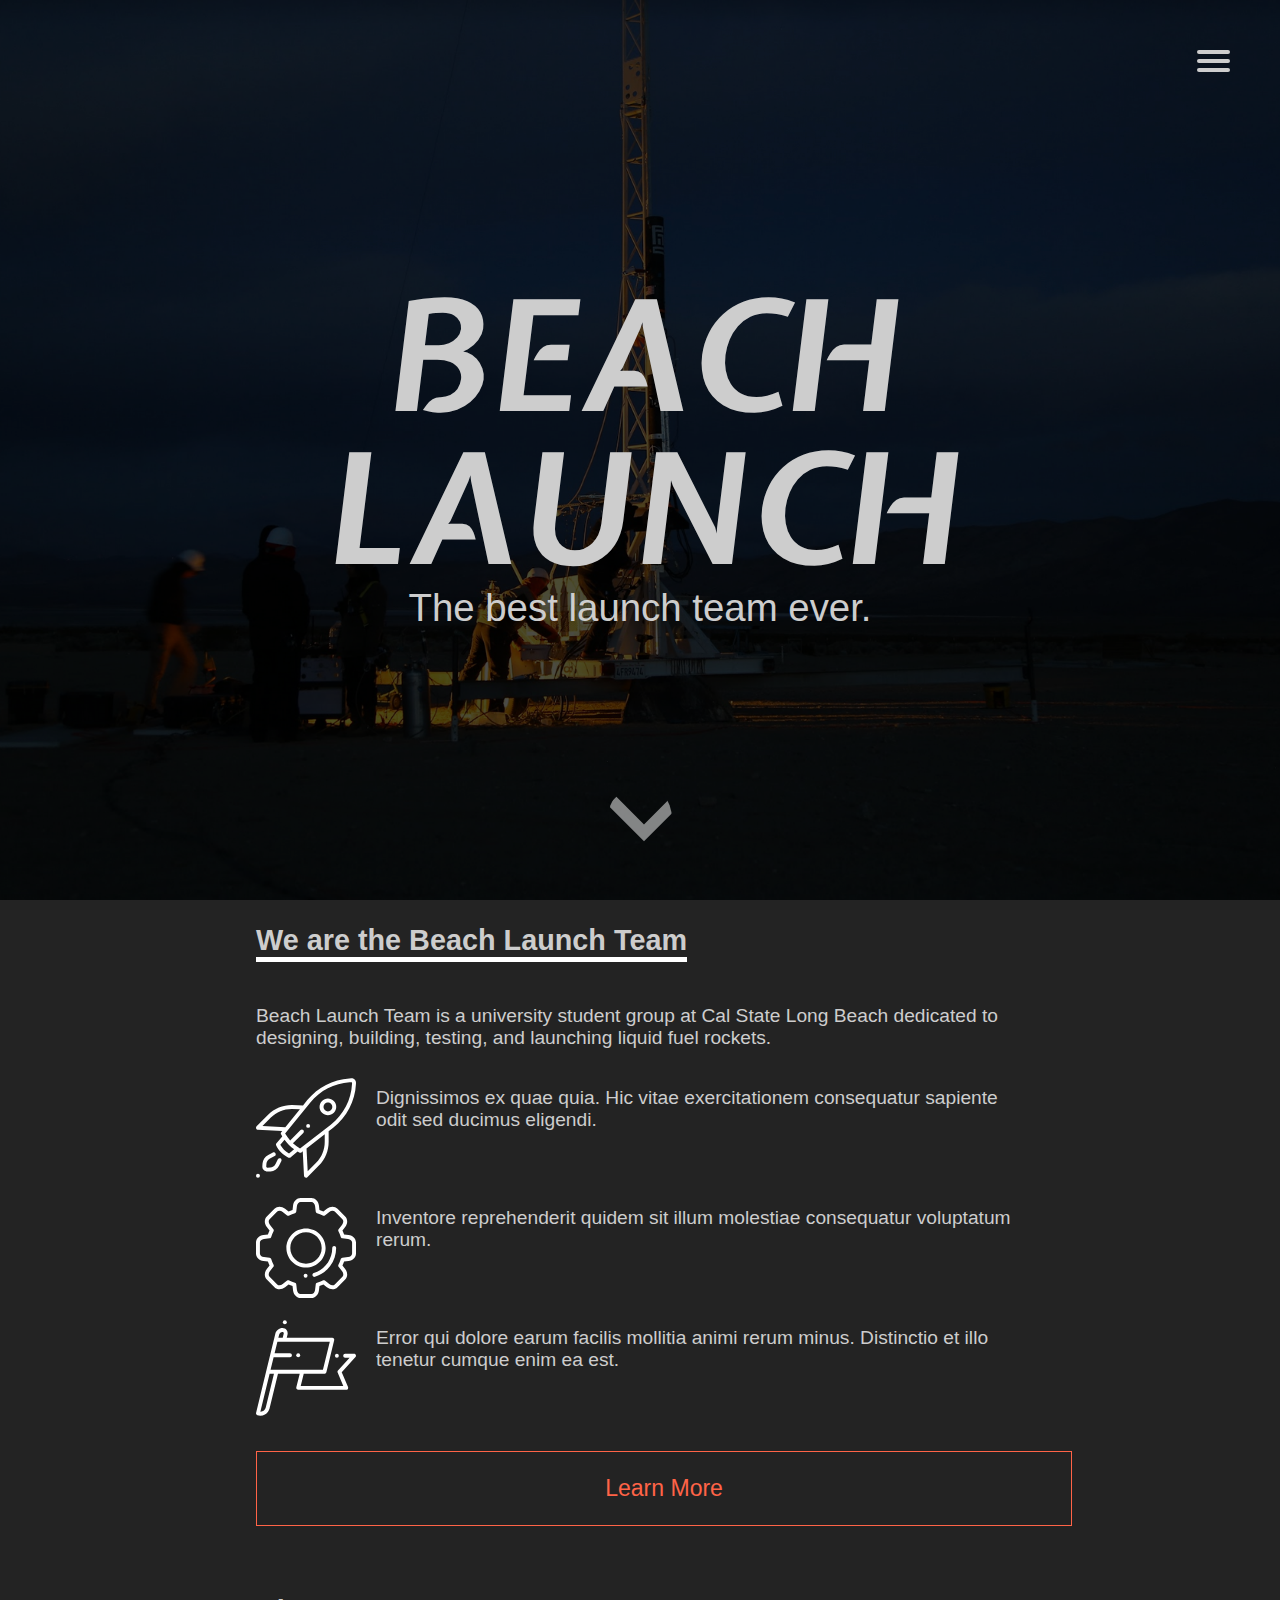
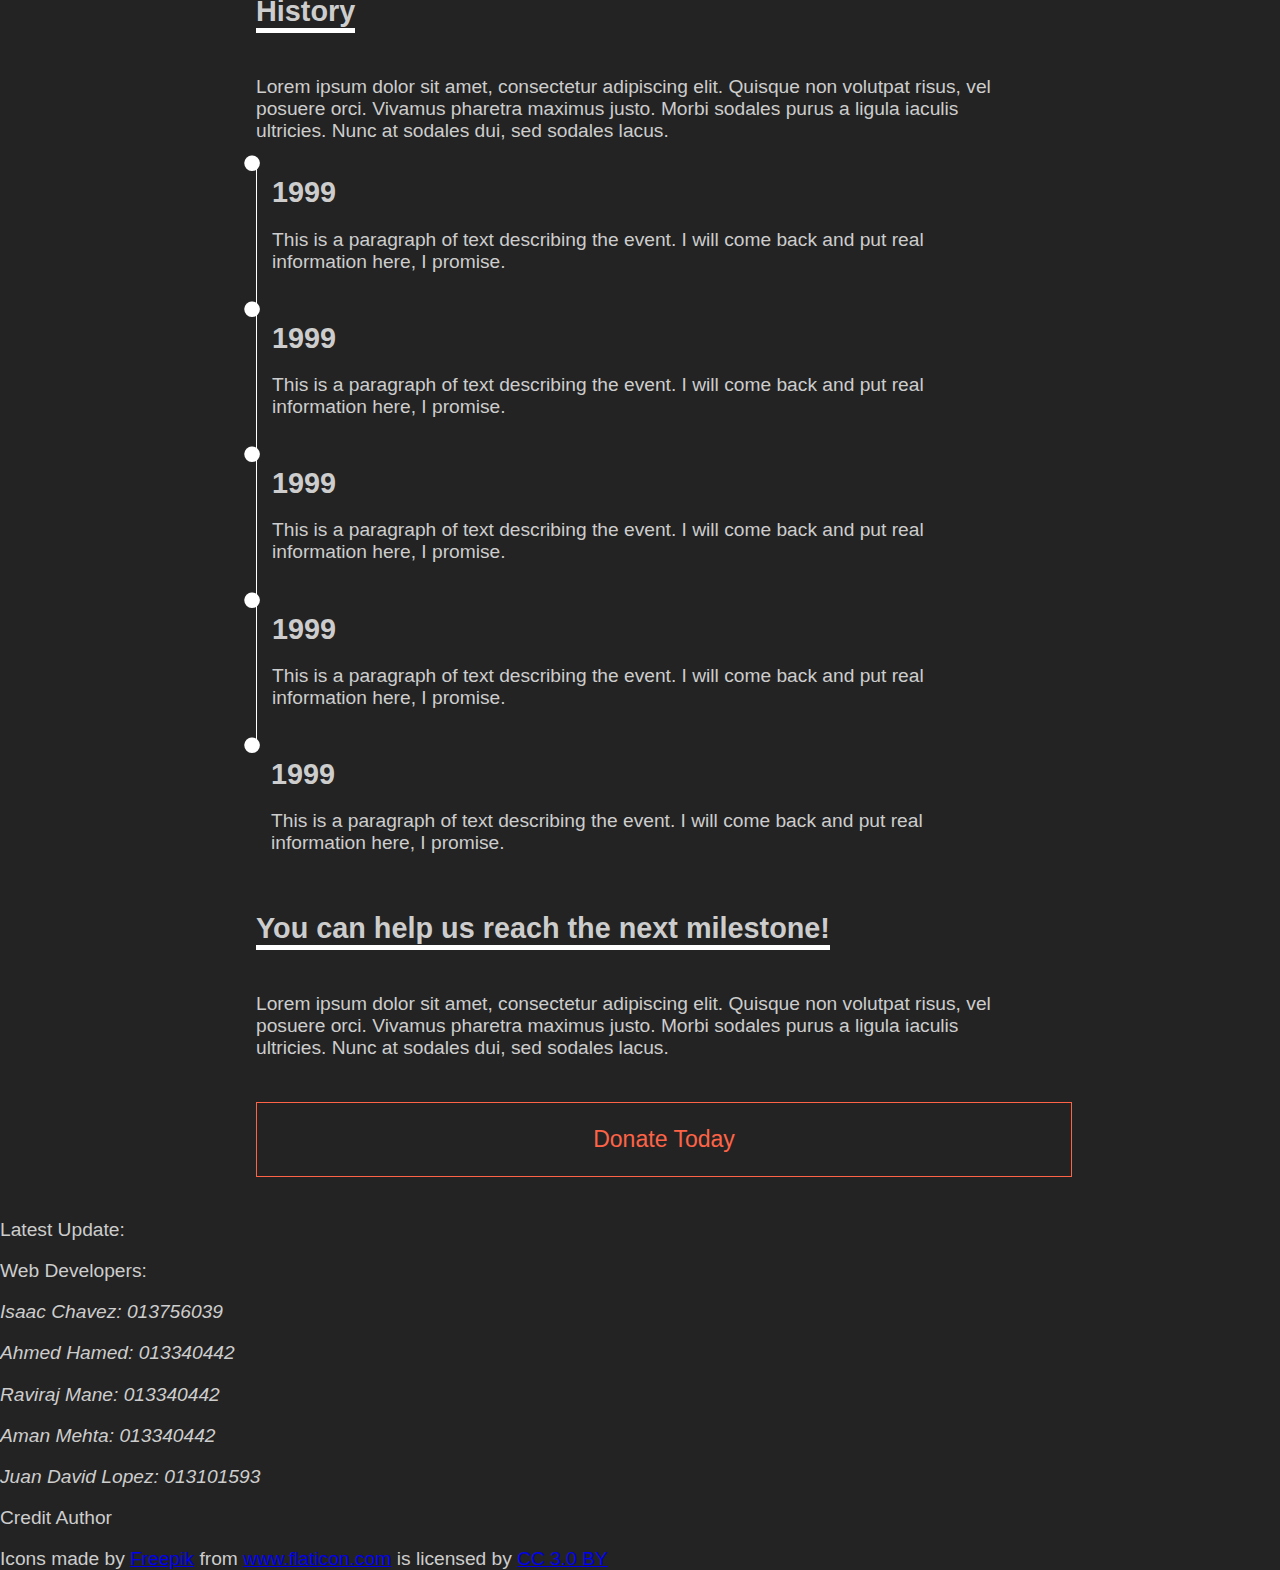
==== commit e5641adb: "Merge branch 'banner-scroll-arrow' into develop Fixed conflicts" ====
--- a/index.html
+++ b/index.html
@@ -1,116 +1,167 @@
 <!DOCTYPE html>
 <html lang="en">
-    <head>
-        <meta charset="UTF-8">
-        <meta name="viewport" content="width=device-width, initial-scale=1, maximum-scale=1">
-        <title>Home | Beach Launch Team</title>
-    
-       <link rel="stylesheet" href="css/style.css"> 
-       <link rel="stylesheet" href="css/home-styles.css">
-       <link rel="stylesheet" href="css/menu.css">
-    </head>
-    
-    <body>
 
-        <div class = "bg"></div>
-        <div class="splashTextContainer">
-            <span class="splashFont">BEACH<br>LAUNCH</span>
+<head>
+    <meta charset="UTF-8">
+    <meta name="viewport" content="width=device-width, initial-scale=1, maximum-scale=1">
+    <title>Home | Beach Launch Team</title>
+
+    <link rel="stylesheet" href="css/style.css">
+    <link rel="stylesheet" href="css/home-styles.css">
+    <link rel="stylesheet" href="css/menu.css">
+</head>
+
+<body>
+
+    <div class="bg"></div>
+    <div class="splashTextContainer">
+        <span class="splashFont">BEACH
+            <br>LAUNCH</span>
+        <br>
+        <span class="subTitle">The best launch team ever.</span>
+    </div>
+    <a href="#features-list"><div id="banner-scroll-arrow"></div></a>
+
+    <header>
+        <nav role="navigation">
+            <div id="menuToggle">
+                <input type="checkbox" />
+                <span></span>
+                <span></span>
+                <span></span>
+                <ul id="menu">
+                    <a href="#">
+                        <li>Home</li>
+                    </a>
+                    <a href="#">
+                        <li>About Us</li>
+                    </a>
+                    <a href="#">
+                        <li>Info</li>
+                    </a>
+                    <a href="contact.html">
+                        <li>Contact</li>
+                    </a>
+                </ul>
+            </div>
+        </nav>
+    </header>
+
+    <main>
+        <div id="features-list">
+            <h2>We are the Beach Launch Team</h2>
+            <p>Beach Launch Team is a university student group at Cal State Long Beach dedicated to designing, building, testing,
+                and launching liquid fuel rockets.</p>
+
+            <div class="feature">
+                <img alt="" src="image/rocket.svg" height="100" width="100" />
+                <p>Dignissimos ex quae quia. Hic vitae exercitationem consequatur sapiente odit sed ducimus eligendi.</p>
+            </div>
+
+            <div class="feature">
+                <img alt="" src="image/settings.svg" height="100" width="100" />
+                <p>Inventore reprehenderit quidem sit illum molestiae consequatur voluptatum rerum.</p>
+            </div>
+
+            <div class="feature">
+                <img alt="" src="image/flag.svg" height="100" width="100" />
+                <p>Error qui dolore earum facilis mollitia animi rerum minus. Distinctio et illo tenetur cumque enim ea est.</p>
+            </div>
+
+            <a href="#">
+                <span class="button">Learn More</span>
+            </a>
+
+        </div>
+
+        <div class="launch-history clearfix">
             <br>
-            <span class="subTitle">The best launch team ever.</span>
+            <h2>History</h2>
+            <p>Lorem ipsum dolor sit amet, consectetur adipiscing elit. Quisque non volutpat risus, vel posuere orci. Vivamus
+                pharetra maximus justo. Morbi sodales purus a ligula iaculis ultricies. Nunc at sodales dui, sed sodales
+                lacus.</p>
+
+            <span class="bullet">&#149;</span>
+            <div class="history-item">
+                <span class="date">1999</span>
+                <p>This is a paragraph of text describing the event. I will come back and put real information here, I promise.</p>
+            </div>
+
+            <span class="bullet">&#149;</span>
+            <div class="history-item">
+                <span class="date">1999</span>
+                <p>This is a paragraph of text describing the event. I will come back and put real information here, I promise.</p>
+            </div>
+
+            <span class="bullet">&#149;</span>
+            <div class="history-item">
+                <span class="date">1999</span>
+                <p>This is a paragraph of text describing the event. I will come back and put real information here, I promise.</p>
+            </div>
+
+            <span class="bullet">&#149;</span>
+            <div class="history-item">
+                <span class="date">1999</span>
+                <p>This is a paragraph of text describing the event. I will come back and put real information here, I promise.</p>
+            </div>
+
+            <span class="bullet">&#149;</span>
+            <div class="history-item">
+                <span class="date">1999</span>
+                <p>This is a paragraph of text describing the event. I will come back and put real information here, I promise.</p>
+            </div>
+
         </div>
-        
-            <header>
-                    <nav role="navigation">
-                            <div id="menuToggle">
-                                <input type="checkbox"/>
-                                <span></span>
-                                <span></span>
-                                <span></span>
-                            <ul id="menu">
-                              <a href="#"><li>Home</li></a>
-                              <a href="team.php"><li>About Us</li></a>
-                              <a href="#"><li>Donations</li></a>
-                              <a href="contactus.php"><li>Contact</li></a>
-                            </ul>   
-                            </div>
-                        </nav>
-            </header>
-        <div class="container">
+        <h2>You can help us reach the next milestone!</h2>
+        <p>Lorem ipsum dolor sit amet, consectetur adipiscing elit. Quisque non volutpat risus, vel posuere orci. Vivamus pharetra
+            maximus justo. Morbi sodales purus a ligula iaculis ultricies. Nunc at sodales dui, sed sodales lacus.</p>
+        <a href="#">
+            <span class="button">Donate Today</span>
+        </a>
+    </main>
+    <footer>
+        <p>Latest Update:
+            <em>
+                <!--#echo var="LAST_MODIFIED"-->
+            </em>
+        </p>
+        <p>Web Developers:</p>
+        <p>
+            <em>Isaac Chavez:
+                <span>013756039</span>
+            </em>
+        </p>
+        <p>
+            <em>Ahmed Hamed:
+                <span>013340442</span>
+            </em>
+        </p>
+        <p>
+            <em>Raviraj Mane:
+                <span>013340442</span>
+            </em>
+        </p>
+        <p>
+            <em>Aman Mehta:
+                <span>013340442</span>
+            </em>
+        </p>
+        <p>
+            <em>Juan David Lopez:
+                <span>013101593</span>
+            </em>
+        </p>
+        <P>Credit Author
+            <div>Icons made by
+                <a href="http://www.freepik.com" title="Freepik">Freepik</a> from
+                <a href="https://www.flaticon.com/" title="Flaticon">www.flaticon.com</a> is licensed by
+                <a href="http://creativecommons.org/licenses/by/3.0/" title="Creative Commons BY 3.0"
+                    target="_blank">CC 3.0 BY</a>
+            </div>
+        </P>
+    </footer>
+    </div>
+    <script src="js/logic.js" type="text/javascript"></script>
+</body>
 
-            <main>
-                <div id="features-list">
-                    <h2>We are the Beach Launch Team</h2>
-                    <p>Beach Launch Team is a university student group at Cal State Long Beach dedicated to designing, building, testing, and launching liquid fuel rockets.</p>
-
-                    <div class="feature">
-                        <img alt="" src="image/rocket.svg" height="100" width="100"/>
-                        <p>Dignissimos ex quae quia. Hic vitae exercitationem consequatur sapiente odit sed ducimus eligendi.</p>
-                    </div>
-
-                    <div class="feature">
-                        <img alt="" src="image/settings.svg" height="100" width="100"/>
-                        <p>Inventore reprehenderit quidem sit illum molestiae consequatur voluptatum rerum.</p>
-                    </div>
-
-                    <div class="feature">
-                        <img alt="" src="image/flag.svg" height="100" width="100"/>
-                        <p>Error qui dolore earum facilis mollitia animi rerum minus. Distinctio et illo tenetur cumque enim ea est.</p>
-                    </div>
-
-                    <a href="#"><span class="button">Learn More</span></a>
-                    
-                </div>
-
-                <div class="launch-history clearfix">
-                    <br>
-                    <h2>History</h2>
-                    <p>Lorem ipsum dolor sit amet, consectetur adipiscing elit. Quisque non volutpat risus, vel posuere orci. Vivamus pharetra maximus justo. Morbi sodales purus a ligula iaculis ultricies. Nunc at sodales dui, sed sodales lacus.</p>
-
-                    <span class="bullet">&#149;</span>
-                    <div class="history-item">
-                        <span class="date">1999</span>
-                        <p>This is a paragraph of text describing the event. I will come back and put real information here, I promise.</p>
-                    </div>
-
-                    <span class="bullet">&#149;</span>
-                    <div class="history-item">
-                        <span class="date">1999</span>
-                        <p>This is a paragraph of text describing the event. I will come back and put real information here, I promise.</p>
-                    </div>
-
-                    <span class="bullet">&#149;</span>
-                    <div class="history-item">
-                        <span class="date">1999</span>
-                        <p>This is a paragraph of text describing the event. I will come back and put real information here, I promise.</p>
-                    </div>
-
-                    <span class="bullet">&#149;</span>
-                    <div class="history-item">
-                        <span class="date">1999</span>
-                        <p>This is a paragraph of text describing the event. I will come back and put real information here, I promise.</p>
-                    </div>
-
-                    <span class="bullet">&#149;</span>
-                    <div class="history-item">
-                        <span class="date">1999</span>
-                        <p>This is a paragraph of text describing the event. I will come back and put real information here, I promise.</p>
-                    </div>
-
-                </div>
-                <h2>You can help us reach the next milestone!</h2>
-                <p>Lorem ipsum dolor sit amet, consectetur adipiscing elit. Quisque non volutpat risus, vel posuere orci. Vivamus pharetra maximus justo. Morbi sodales purus a ligula iaculis ultricies. Nunc at sodales dui, sed sodales lacus.</p>
-                <a href="#"><span class="button">Donate Today</span></a>
-            </main>
-            <footer>
-                <p>Latest Update: <em><!--#echo var="LAST_MODIFIED"--></em> </p>
-                <p>Web Developers:</p> 
-                <p><em>Isaac Chavez:<span>013756039</span></em></p>
-                <p><em>Ahmed Hamed:<span>013340442</span></em></p>
-                <p><em>Raviraj Mane:<span>013340442</span></em></p>
-                <p><em>Aman Mehta:<span>013340442</span></em></p>
-                <p><em>Juan David Lopez:<span>013101593</span></em></p>
-                <P>Credit Author <div>Icons made by <a href="http://www.freepik.com" title="Freepik">Freepik</a> from <a href="https://www.flaticon.com/" title="Flaticon">www.flaticon.com</a> is licensed by <a href="http://creativecommons.org/licenses/by/3.0/" title="Creative Commons BY 3.0" target="_blank">CC 3.0 BY</a></div></P>
-            </footer>
-        </div>
-    </body>
 </html>--- a/css/style.css
+++ b/css/style.css
@@ -9,6 +9,8 @@
     border-bottom: .2em solid #ffffff;
     display: inline-block;
 }
+
+
 
 .bg {
     /* The image used */
@@ -21,7 +23,7 @@
     background-size: cover;
 }
 
-.banner-scroll-arrow {
+#banner-scroll-arrow {
 	background-image: url("../image/expand-button.svg");
 	bottom: 5%;
 	position: absolute;
@@ -42,7 +44,7 @@
     color: tomato;
 }
 
-.banner-scroll-arrow:hover {
+#banner-scroll-arrow:hover {
     opacity: 1.0;
 }
 
@@ -70,6 +72,11 @@
 div.launch-history span.bullet {
     font-size: 3em;
     color: #ffffff;
+    margin: 0px;
+    padding: 0px;
+    line-height: 2px;
+    position: absolute;
+    left: -14px;
 }
 
 div.launch-history span.date {
@@ -80,9 +87,13 @@
 
 div.launch-history div.history-item {
     height: auto;
-    margin-left: 15%;
-    border: 1px #ffffff solid;
+    /*! margin-left: 15%; */
+    border-left: 1px #ffffff solid;
     padding: 15px;
+}
+
+div.launch-history div:last-child {
+    border: none;
 }
 
 .clearfix {
@@ -101,6 +112,37 @@
     background-color: transparent;
 }
 
+.navbanner
+{
+    background-image: url("../image/panoramic-banner.jpg");
+    
+    height: 16%; 
+    
+    background-position: center;
+    background-repeat: no-repeat;
+    background-size: cover;
+}
+
+
+.navbannerFont{
+
+ font-family: 'Expletus Sans', sans-serif;
+    font-size: 2em;
+
+    font-weight: 200;
+    font-style: italic;
+    line-height: 1em;
+}
+
+.navbannerContainer{
+    margin-left: auto;
+    margin-right: auto;
+    bottom: 90%;
+    position: absolute;
+    text-align: center;
+    width: 100%;
+}
+
 .splashFont {
     font-family: 'Expletus Sans', sans-serif;
     font-size: 4em;
@@ -118,52 +160,22 @@
     width: 100%;
 }
 
+main {
+    display: block;
+    margin: 0px 20% 0px 20%;
+    /* width: 80%; */
+}
+
 span.subTitle {
     font-size: 2em;
 }
 
-.meet-the-team {
-    max-width: 80%;
-    background-color: #353535;
-    margin: 1em auto;
-    color: white;
-    text-align: center;
-    padding: 1em;
-}
-
-.member-profile {
-    max-width: 23%;
-    display: inline-block;
-    text-align: center;
-    padding: 1em;
-    margin-left: 1.5em;
-    margin-right: 1.5em;
-    margin-bottom: 1em;
-    border-bottom: 0.1em solid white;
-    /* border-radius: 1em; */
-}
-
-.member-profile:hover {
-    background-color: #3f3f3f;
-    border-bottom: 0.1em solid gold;
-    cursor: pointer;
-}
-
-.member-profile .avatar-icon {
-    font-size: 2.5em;
-}
-
-.member-profile h3 {
-    font-weight: 400;
-}
-
-.member-profile h4 {
-    font-weight: 500;
-    font-size: 0.86em;
-    font-style: italic;
-}
-
-/* Modal CSS */
+main {
+    display: block;
+    margin: 0px 20% 0px 20%;
+    /* width: 80%; */
+}
+/*Media Queries default*/
 
 /* The Modal (background) */
 
--- a/css/home-styles.css
+++ b/css/home-styles.css
@@ -17,12 +17,6 @@
     clear: both;
 }
 
-div.container {
-    display: block;
-    margin: 0px 20% 0px 20%;
-    /* width: 80%; */
-}
-
 footer {
     clear: both;
 }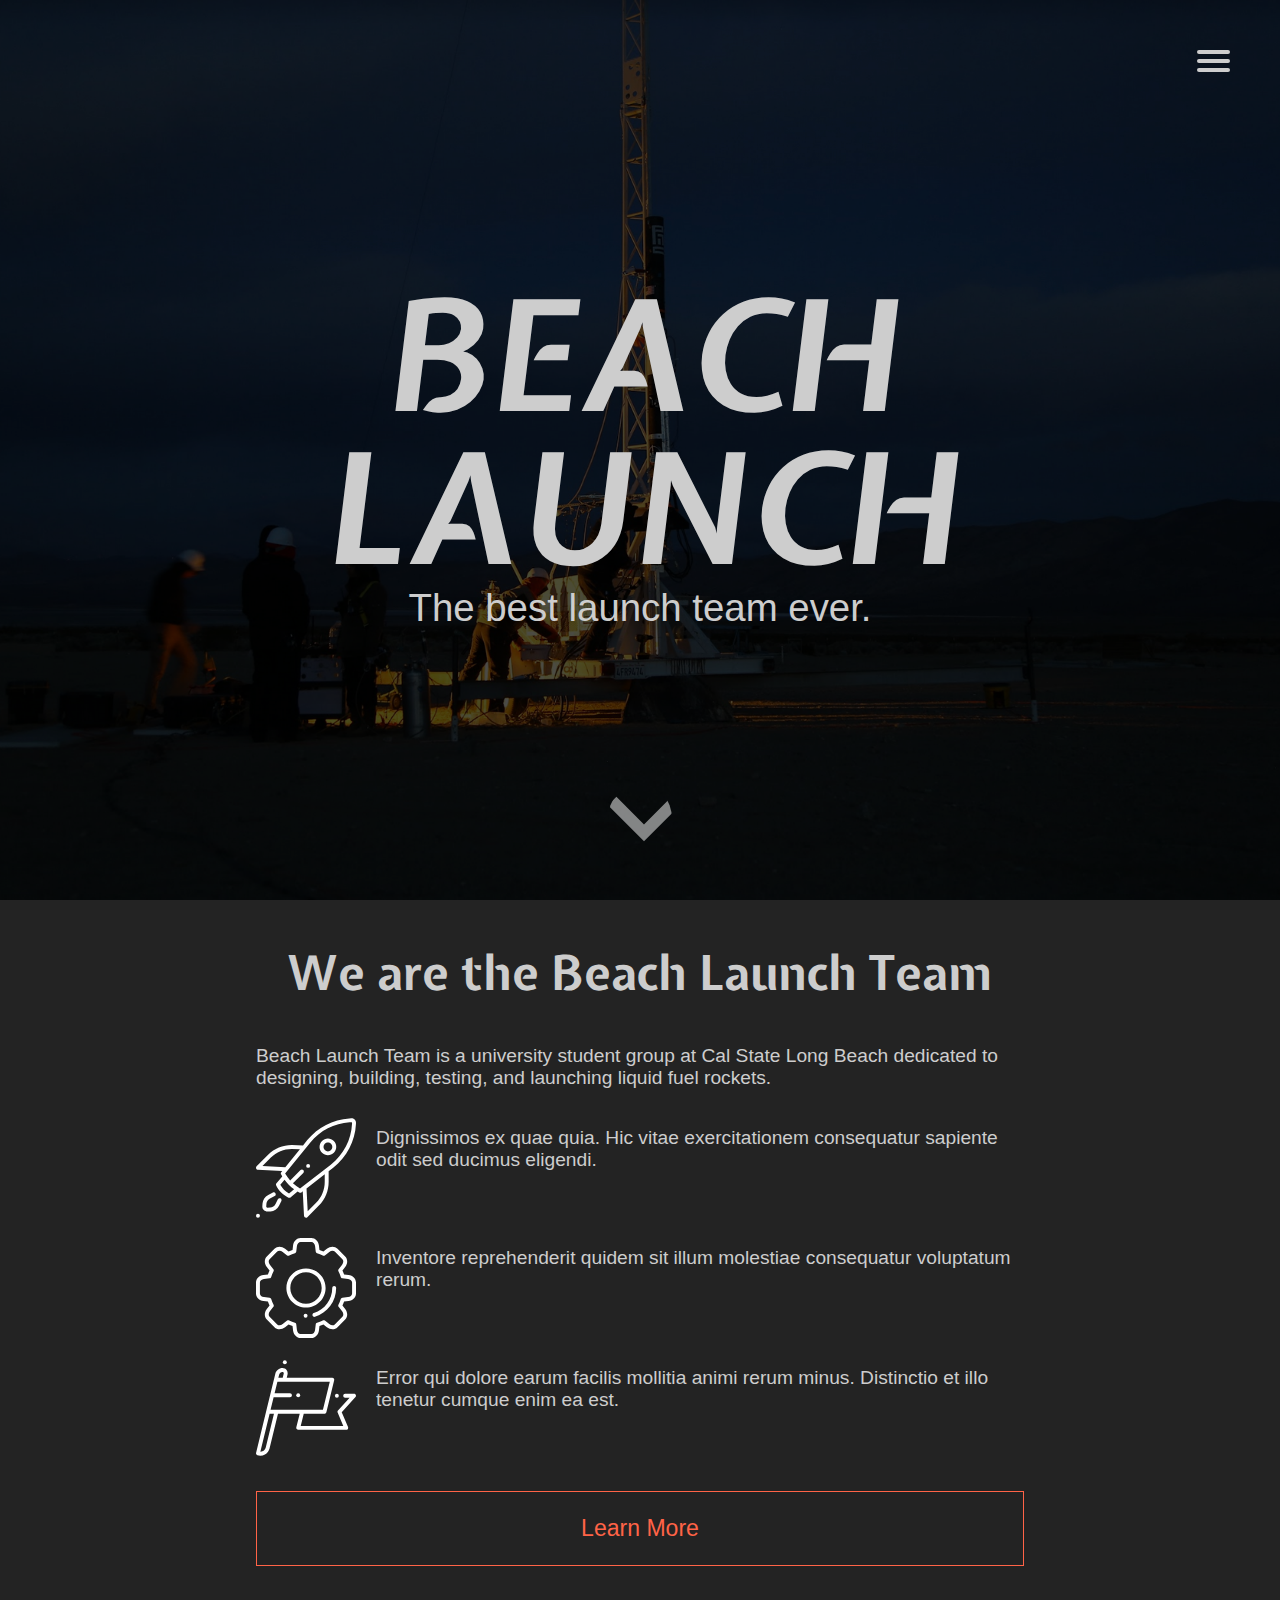
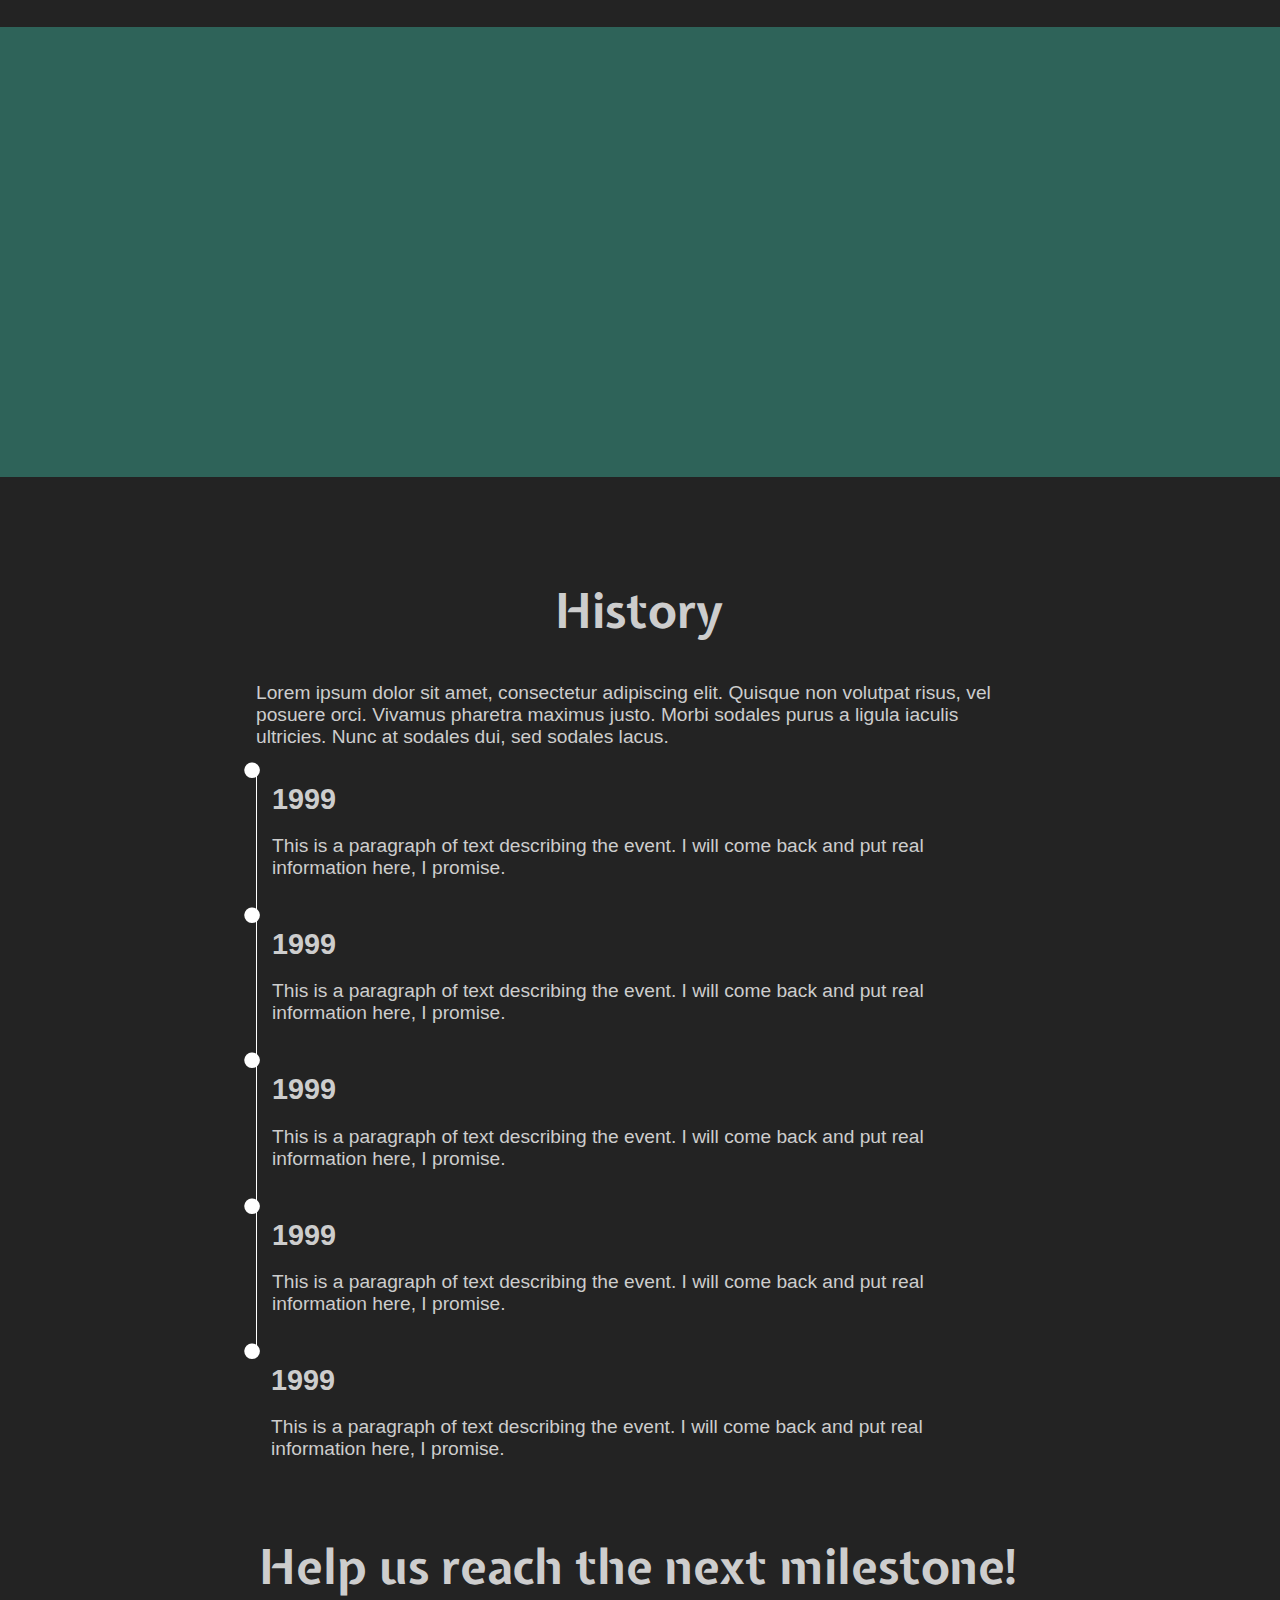
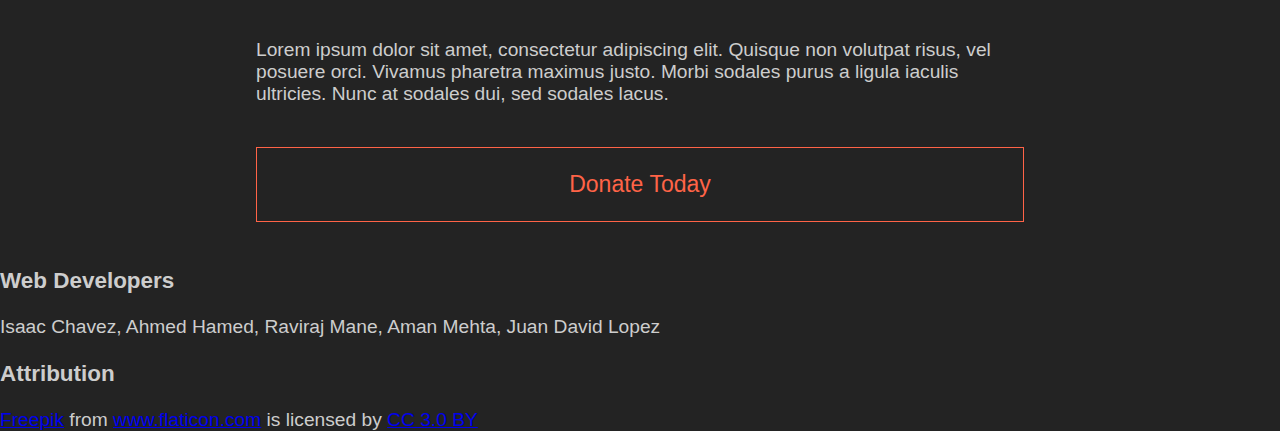
==== commit 7f098ad2: "Created a full span feature" ====
--- a/index.html
+++ b/index.html
@@ -68,11 +68,16 @@
                 <p>Error qui dolore earum facilis mollitia animi rerum minus. Distinctio et illo tenetur cumque enim ea est.</p>
             </div>
 
-            <a href="#">
-                <span class="button">Learn More</span>
-            </a>
+
+            <button onclick="window.location.href='team.php'" class="button">Learn More</button>
+
 
         </div>
+    </main>
+
+    <div style=" margin: 2em 0 2em 0; height: 50vh; background-color: #2E6359"></div>
+
+    <main>
 
         <div class="launch-history clearfix">
             <br>
@@ -112,53 +117,39 @@
             </div>
 
         </div>
-        <h2>You can help us reach the next milestone!</h2>
+        <h2>Help us reach the next milestone!</h2>
         <p>Lorem ipsum dolor sit amet, consectetur adipiscing elit. Quisque non volutpat risus, vel posuere orci. Vivamus pharetra
             maximus justo. Morbi sodales purus a ligula iaculis ultricies. Nunc at sodales dui, sed sodales lacus.</p>
         <a href="#">
-            <span class="button">Donate Today</span>
+            <button class="button">Donate Today</button>
         </a>
     </main>
     <footer>
-        <p>Latest Update:
+        <p>
             <em>
                 <!--#echo var="LAST_MODIFIED"-->
             </em>
         </p>
-        <p>Web Developers:</p>
-        <p>
-            <em>Isaac Chavez:
-                <span>013756039</span>
-            </em>
-        </p>
-        <p>
-            <em>Ahmed Hamed:
-                <span>013340442</span>
-            </em>
-        </p>
-        <p>
-            <em>Raviraj Mane:
-                <span>013340442</span>
-            </em>
-        </p>
-        <p>
-            <em>Aman Mehta:
-                <span>013340442</span>
-            </em>
-        </p>
-        <p>
-            <em>Juan David Lopez:
-                <span>013101593</span>
-            </em>
-        </p>
-        <P>Credit Author
-            <div>Icons made by
+        <h3>Web Developers</h3>
+
+           <span class="author" title="013756039">Isaac Chavez, </span>
+
+            <span class="author" title="013340442">Ahmed Hamed, </span>
+
+            <span class="author" title="013340442">Raviraj Mane, </span>
+
+            <span class="author" title="013340442">Aman Mehta, </span>
+
+            <span class="author" title="013101593">Juan David Lopez</span>
+
+        <h3>Attribution</h3>
+            <div>
                 <a href="http://www.freepik.com" title="Freepik">Freepik</a> from
                 <a href="https://www.flaticon.com/" title="Flaticon">www.flaticon.com</a> is licensed by
                 <a href="http://creativecommons.org/licenses/by/3.0/" title="Creative Commons BY 3.0"
                     target="_blank">CC 3.0 BY</a>
             </div>
-        </P>
+
     </footer>
     </div>
     <script src="js/logic.js" type="text/javascript"></script>
--- a/css/style.css
+++ b/css/style.css
@@ -6,8 +6,12 @@
 }
 
 h2 {
-    border-bottom: .2em solid #ffffff;
-    display: inline-block;
+    font-family: 'Expletus Sans', sans-serif;
+    /*border-bottom: .2em solid #ffffff;*/
+    font-size: 2.5em;
+    /*display: inline-block;*/
+    text-align: center;
+    /*margin: 0 auto 0 auto;*/
 }
 
 
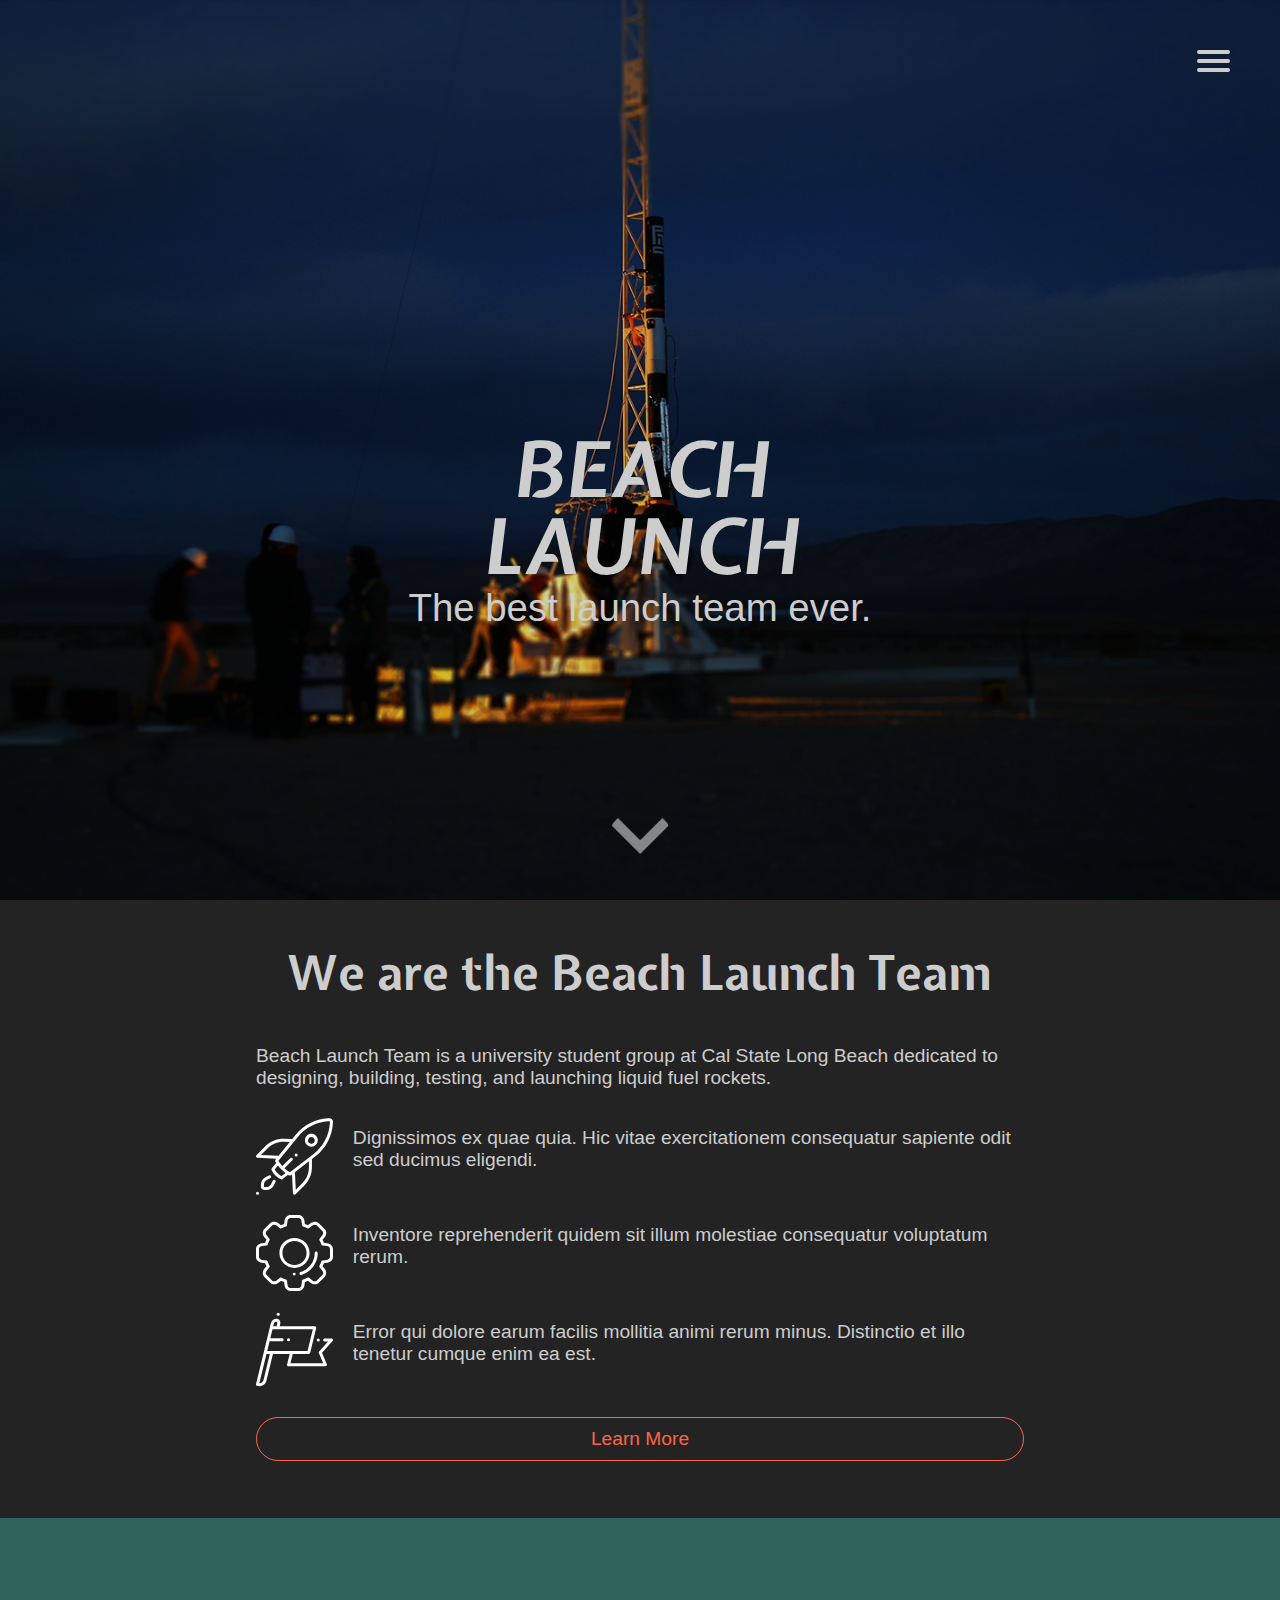
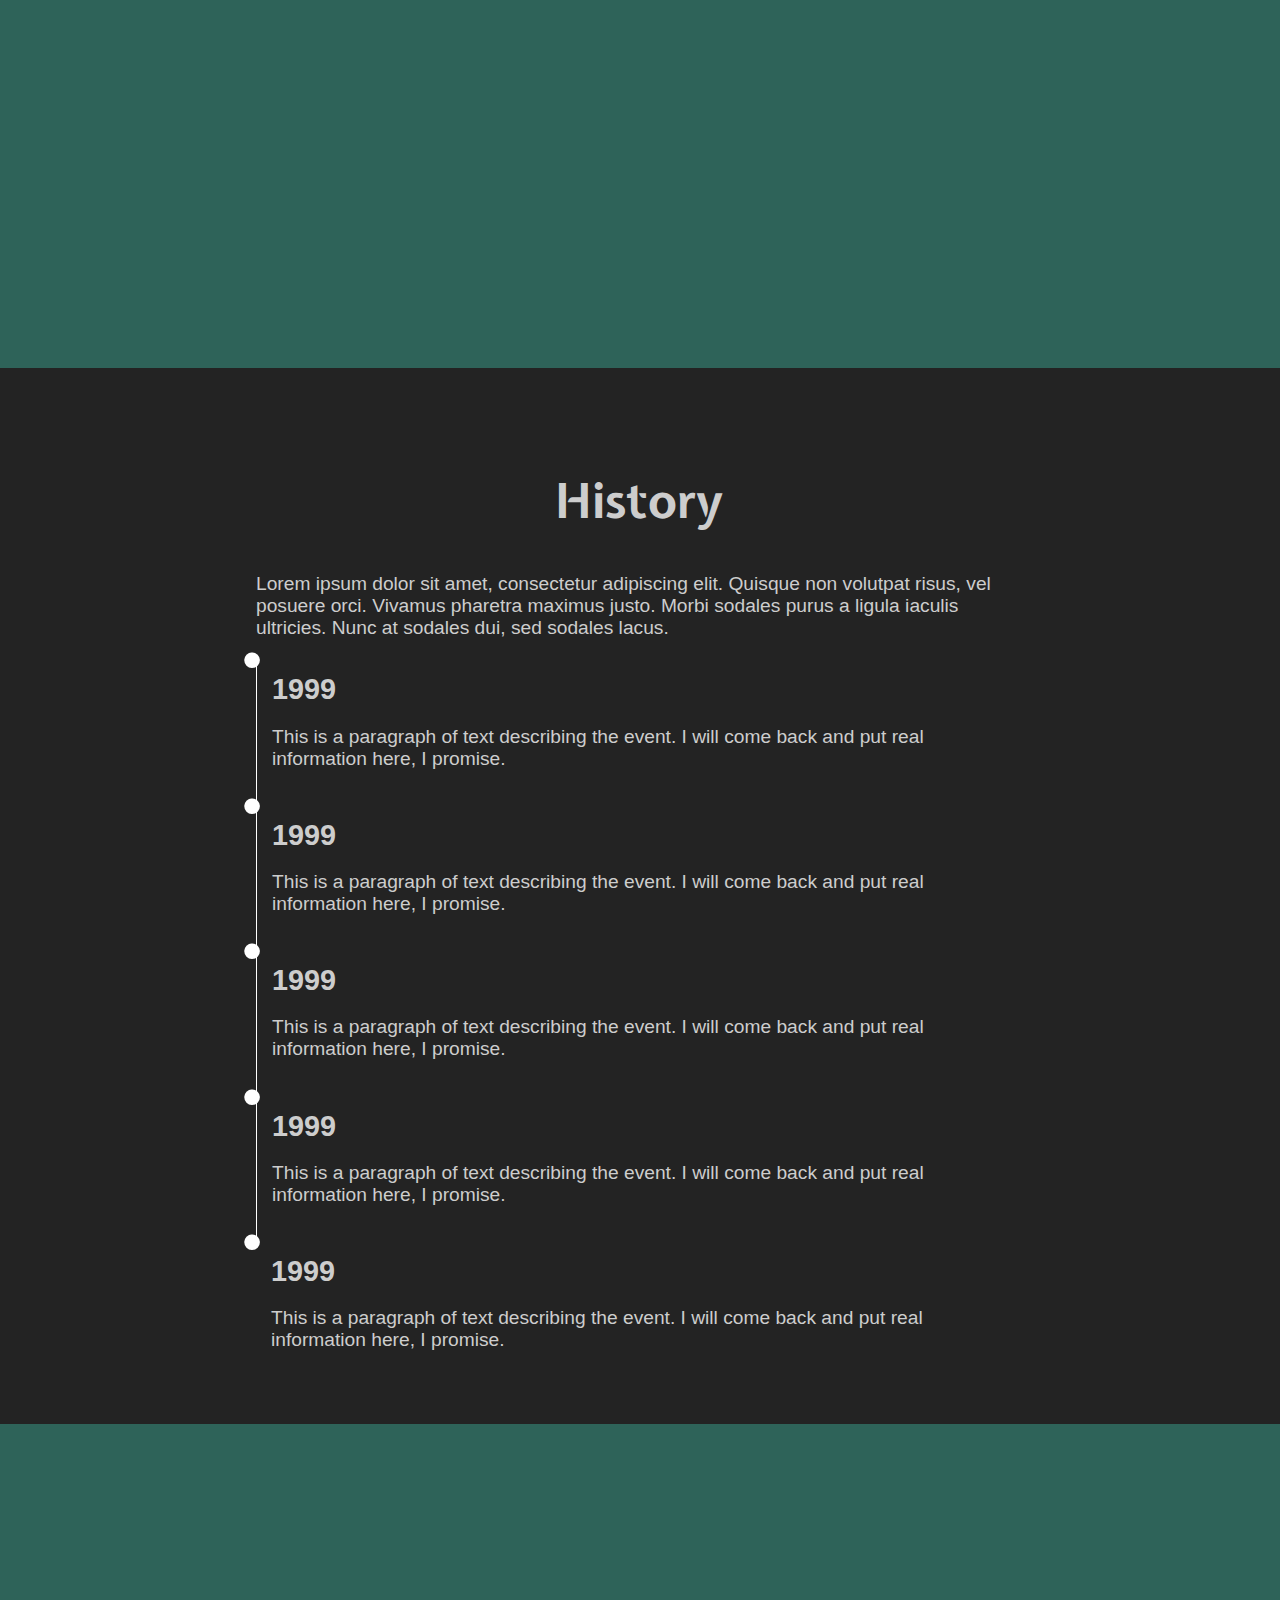
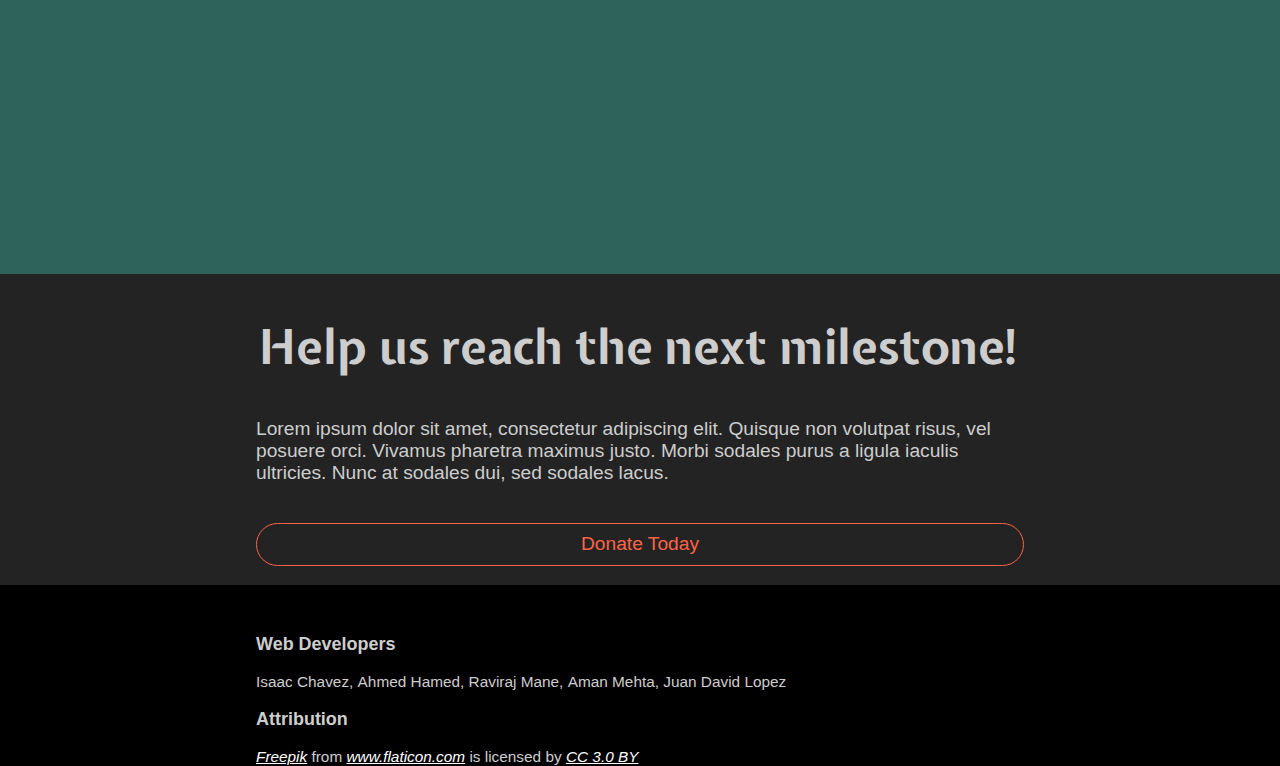
==== commit 372e612f: "Update to the homapage" ====
--- a/index.html
+++ b/index.html
@@ -13,146 +13,162 @@
 
 <body>
 
-    <div class="bg"></div>
-    <div class="splashTextContainer">
+<div class="bg"></div>
+<div class="splashTextContainer">
         <span class="splashFont">BEACH
             <br>LAUNCH</span>
-        <br>
-        <span class="subTitle">The best launch team ever.</span>
-    </div>
-    <a href="#features-list"><div id="banner-scroll-arrow"></div></a>
+    <br>
+    <span class="subTitle">The best launch team ever.</span>
+</div>
+<a href="#features-list">
+    <div id="banner-scroll-arrow"></div>
+</a>
 
-    <header>
-        <nav role="navigation">
-            <div id="menuToggle">
-                <input type="checkbox" />
-                <span></span>
-                <span></span>
-                <span></span>
-                <ul id="menu">
-                    <a href="#">
-                        <li>Home</li>
-                    </a>
-                    <a href="#">
-                        <li>About Us</li>
-                    </a>
-                    <a href="#">
-                        <li>Info</li>
-                    </a>
-                    <a href="contact.html">
-                        <li>Contact</li>
-                    </a>
-                </ul>
-            </div>
-        </nav>
-    </header>
+<header>
+    <nav role="navigation">
+        <div id="menuToggle">
+            <input type="checkbox"/>
+            <span></span>
+            <span></span>
+            <span></span>
+            <ul id="menu">
+                <a href="#">
+                    <li>Home</li>
+                </a>
+                <a href="#">
+                    <li>About Us</li>
+                </a>
+                <a href="#">
+                    <li>Info</li>
+                </a>
+                <a href="contact.html">
+                    <li>Contact</li>
+                </a>
+            </ul>
+        </div>
+    </nav>
+</header>
 
-    <main>
-        <div id="features-list">
-            <h2>We are the Beach Launch Team</h2>
-            <p>Beach Launch Team is a university student group at Cal State Long Beach dedicated to designing, building, testing,
-                and launching liquid fuel rockets.</p>
+<main>
+    <div id="features-list">
+        <h2>We are the Beach Launch Team</h2>
+        <p>Beach Launch Team is a university student group at Cal State Long Beach dedicated to designing, building,
+            testing,
+            and launching liquid fuel rockets.</p>
 
-            <div class="feature">
-                <img alt="" src="image/rocket.svg" height="100" width="100" />
-                <p>Dignissimos ex quae quia. Hic vitae exercitationem consequatur sapiente odit sed ducimus eligendi.</p>
-            </div>
+        <div class="feature">
+            <img alt="" src="image/rocket.svg" height="100" width="100"/>
+            <p>Dignissimos ex quae quia. Hic vitae exercitationem consequatur sapiente odit sed ducimus eligendi.</p>
+        </div>
 
-            <div class="feature">
-                <img alt="" src="image/settings.svg" height="100" width="100" />
-                <p>Inventore reprehenderit quidem sit illum molestiae consequatur voluptatum rerum.</p>
-            </div>
+        <div class="feature">
+            <img alt="" src="image/settings.svg" height="100" width="100"/>
+            <p>Inventore reprehenderit quidem sit illum molestiae consequatur voluptatum rerum.</p>
+        </div>
 
-            <div class="feature">
-                <img alt="" src="image/flag.svg" height="100" width="100" />
-                <p>Error qui dolore earum facilis mollitia animi rerum minus. Distinctio et illo tenetur cumque enim ea est.</p>
-            </div>
+        <div class="feature">
+            <img alt="" src="image/flag.svg" height="100" width="100"/>
+            <p>Error qui dolore earum facilis mollitia animi rerum minus. Distinctio et illo tenetur cumque enim ea
+                est.</p>
+        </div>
 
 
-            <button onclick="window.location.href='team.php'" class="button">Learn More</button>
+        <button onclick="window.location.href='team.php'" class="button">Learn More</button>
 
 
+    </div>
+</main>
+
+<div class="full-span-feature feature-one"></div>
+
+<main>
+
+    <div class="launch-history clearfix">
+        <br>
+        <h2>History</h2>
+        <p>Lorem ipsum dolor sit amet, consectetur adipiscing elit. Quisque non volutpat risus, vel posuere orci.
+            Vivamus
+            pharetra maximus justo. Morbi sodales purus a ligula iaculis ultricies. Nunc at sodales dui, sed sodales
+            lacus.</p>
+
+        <span class="bullet">&#149;</span>
+        <div class="history-item">
+            <span class="date">1999</span>
+            <p>This is a paragraph of text describing the event. I will come back and put real information here, I
+                promise.</p>
         </div>
-    </main>
 
-    <div style=" margin: 2em 0 2em 0; height: 50vh; background-color: #2E6359"></div>
+        <span class="bullet">&#149;</span>
+        <div class="history-item">
+            <span class="date">1999</span>
+            <p>This is a paragraph of text describing the event. I will come back and put real information here, I
+                promise.</p>
+        </div>
 
-    <main>
+        <span class="bullet">&#149;</span>
+        <div class="history-item">
+            <span class="date">1999</span>
+            <p>This is a paragraph of text describing the event. I will come back and put real information here, I
+                promise.</p>
+        </div>
 
-        <div class="launch-history clearfix">
-            <br>
-            <h2>History</h2>
-            <p>Lorem ipsum dolor sit amet, consectetur adipiscing elit. Quisque non volutpat risus, vel posuere orci. Vivamus
-                pharetra maximus justo. Morbi sodales purus a ligula iaculis ultricies. Nunc at sodales dui, sed sodales
-                lacus.</p>
+        <span class="bullet">&#149;</span>
+        <div class="history-item">
+            <span class="date">1999</span>
+            <p>This is a paragraph of text describing the event. I will come back and put real information here, I
+                promise.</p>
+        </div>
 
-            <span class="bullet">&#149;</span>
-            <div class="history-item">
-                <span class="date">1999</span>
-                <p>This is a paragraph of text describing the event. I will come back and put real information here, I promise.</p>
-            </div>
+        <span class="bullet">&#149;</span>
+        <div class="history-item">
+            <span class="date">1999</span>
+            <p>This is a paragraph of text describing the event. I will come back and put real information here, I
+                promise.</p>
+        </div>
+    </div>
+</main>
 
-            <span class="bullet">&#149;</span>
-            <div class="history-item">
-                <span class="date">1999</span>
-                <p>This is a paragraph of text describing the event. I will come back and put real information here, I promise.</p>
-            </div>
+<div class="full-span-feature feature-two"></div>
 
-            <span class="bullet">&#149;</span>
-            <div class="history-item">
-                <span class="date">1999</span>
-                <p>This is a paragraph of text describing the event. I will come back and put real information here, I promise.</p>
-            </div>
+<main>
 
-            <span class="bullet">&#149;</span>
-            <div class="history-item">
-                <span class="date">1999</span>
-                <p>This is a paragraph of text describing the event. I will come back and put real information here, I promise.</p>
-            </div>
+    <h2>Help us reach the next milestone!</h2>
+    <p>Lorem ipsum dolor sit amet, consectetur adipiscing elit. Quisque non volutpat risus, vel posuere orci. Vivamus
+        pharetra
+        maximus justo. Morbi sodales purus a ligula iaculis ultricies. Nunc at sodales dui, sed sodales lacus.</p>
+    <a href="#">
+        <button class="button">Donate Today</button>
+    </a>
+</main>
+<footer>
+    <p>
+        <em>
+            <!--#echo var="LAST_MODIFIED"-->
+        </em>
+    </p>
+    <h3>Web Developers</h3>
 
-            <span class="bullet">&#149;</span>
-            <div class="history-item">
-                <span class="date">1999</span>
-                <p>This is a paragraph of text describing the event. I will come back and put real information here, I promise.</p>
-            </div>
+    <span class="author" title="013756039">Isaac Chavez, </span>
 
-        </div>
-        <h2>Help us reach the next milestone!</h2>
-        <p>Lorem ipsum dolor sit amet, consectetur adipiscing elit. Quisque non volutpat risus, vel posuere orci. Vivamus pharetra
-            maximus justo. Morbi sodales purus a ligula iaculis ultricies. Nunc at sodales dui, sed sodales lacus.</p>
-        <a href="#">
-            <button class="button">Donate Today</button>
-        </a>
-    </main>
-    <footer>
-        <p>
-            <em>
-                <!--#echo var="LAST_MODIFIED"-->
-            </em>
-        </p>
-        <h3>Web Developers</h3>
+    <span class="author" title="013340442">Ahmed Hamed, </span>
 
-           <span class="author" title="013756039">Isaac Chavez, </span>
+    <span class="author" title="013340442">Raviraj Mane, </span>
 
-            <span class="author" title="013340442">Ahmed Hamed, </span>
+    <span class="author" title="013340442">Aman Mehta, </span>
 
-            <span class="author" title="013340442">Raviraj Mane, </span>
+    <span class="author" title="013101593">Juan David Lopez</span>
 
-            <span class="author" title="013340442">Aman Mehta, </span>
+    <h3>Attribution</h3>
+    <div>
+        <a href="http://www.freepik.com" title="Freepik">Freepik</a> from
+        <a href="https://www.flaticon.com/" title="Flaticon">www.flaticon.com</a> is licensed by
+        <a href="http://creativecommons.org/licenses/by/3.0/" title="Creative Commons BY 3.0"
+           target="_blank">CC 3.0 BY</a>
+    </div>
 
-            <span class="author" title="013101593">Juan David Lopez</span>
-
-        <h3>Attribution</h3>
-            <div>
-                <a href="http://www.freepik.com" title="Freepik">Freepik</a> from
-                <a href="https://www.flaticon.com/" title="Flaticon">www.flaticon.com</a> is licensed by
-                <a href="http://creativecommons.org/licenses/by/3.0/" title="Creative Commons BY 3.0"
-                    target="_blank">CC 3.0 BY</a>
-            </div>
-
-    </footer>
-    </div>
-    <script src="js/logic.js" type="text/javascript"></script>
+</footer>
+</div>
+<script src="js/logic.js" type="text/javascript"></script>
 </body>
 
 </html>--- a/css/home-styles.css
+++ b/css/home-styles.css
@@ -13,10 +13,240 @@
     margin: 10px 20px 10px 0px;
 }
 
+div.feature img {
+    width: 4em;
+    height: 4em;
+}
+
+
 div#feature-list {
     clear: both;
 }
 
 footer {
-    clear: both;
+    font-size: .8em;
+    font-style: normal;
+    background-color: #000000;
+    padding: 2em 20% 0 20%;
+    clear: both;
+}
+
+footer a {
+    color: #ffffff;
+    font-style: italic;
+    text-decoration: underline;
+}
+
+footer span.author {
+    display: inline-block;
+}
+
+
+.bg {
+    /* The image used */
+    background-image: url("../image/homeImage.png");
+    /* Full height */
+    height: 100%;
+    /* Center and scale the image nicely */
+    background-position: center;
+    background-repeat: no-repeat;
+    background-size: cover;
+}
+
+#banner-scroll-arrow {
+    background-image: url("../image/expand-button.svg");
+    bottom: 5%;
+    position: absolute;
+    text-align: center;
+    width: 3em;
+    height: 2.5em;
+    z-index: 0;
+    overflow: visible;
+    background-repeat: no-repeat;
+    margin: 0 auto;
+    left: 50%;
+    transform: translateX(-50%);
+    /* background-color: white; */
+    background-size: cover;
+    border-radius: 100%;
+    cursor: pointer;
+    transition: 0.2s opacity;
+    opacity: 0.5;
+    color: tomato;
+}
+
+#banner-scroll-arrow:hover {
+    opacity: 1.0;
+}
+
+div.launch-history {
+    position: relative;
+    clear: both;
+}
+
+div.feature p {
+    /*display: inline-block;*/
+    overflow: hidden;
+}
+
+div.launch-history span.bullet {
+    font-size: 3em;
+    color: #ffffff;
+    margin: 0px;
+    padding: 0px;
+    line-height: 2px;
+    position: absolute;
+    left: -14px;
+}
+
+div.launch-history span.date {
+    display: inline-block;
+    font-size: 1.5em;
+    font-weight: 700;
+}
+
+div.launch-history div.history-item {
+    height: auto;
+    /*! margin-left: 15%; */
+    border-left: 1px #ffffff solid;
+    padding: 15px;
+}
+
+div.launch-history div:last-child {
+    border: none;
+}
+
+.button {
+    font-size: 1em;
+    display: inline-block;
+    padding: .5em;
+    margin: 1em 0 1em 0;
+    border: 1px solid tomato;
+    min-width: 100%;
+    text-align: center;
+    color: tomato;
+    background-color: transparent;
+    border-radius: 50px;
+    cursor: pointer;
+}
+
+/* The Modal (background) */
+
+.modal {
+    display: none;
+    /* Hidden by default */
+    position: fixed;
+    /* Stay in place */
+    z-index: 1;
+    /* Sit on top */
+    left: 0;
+    top: 0;
+    width: 100%;
+    /* Full width */
+    height: 100%;
+    /* Full height */
+    overflow: auto;
+    /* Enable scroll if needed */
+    background-color: rgb(0, 0, 0);
+    /* Fallback color */
+    background-color: rgba(0, 0, 0, 0.4);
+    /* Black w/ opacity */
+}
+
+/* Modal Content/Box */
+
+.modal-video {}
+
+.modal-content {
+    background-color: #353535;
+    margin: 15% auto;
+    padding: 20px;
+    max-width: 1020px;
+    text-align: center;
+}
+
+/* The Close Button */
+
+.close {
+    color: #aaa;
+    float: right;
+    font-size: 28px;
+    font-weight: bold;
+}
+
+.close:hover,
+.close:focus {
+    color: black;
+    text-decoration: none;
+    cursor: pointer;
+}
+
+.splashFont {
+    font-family: 'Expletus Sans', sans-serif;
+    font-size: 4em;
+    font-weight: 700;
+    font-style: italic;
+    line-height: 1em;
+}
+
+.splashTextContainer {
+    margin-left: auto;
+    margin-right: auto;
+    bottom: 30%;
+    position: absolute;
+    text-align: center;
+    width: 100%;
+}
+
+/*Full Span Feature */
+div.full-span-feature {
+    margin: 2em 0 2em 0;
+    height: 50vh;
+    background-color: #2E6359;
+
+}
+
+div.feature-one {
+    background-image: url("../image/fs-feature2.jpg");
+    /*opacity: 0.5;*/
+    background-attachment: fixed;
+    background-position-y: center;
+    background-position-x: center;
+}
+
+div.feature-two {
+    background-image: url("../image/fs-feature1.jpg");
+    /*opacity: 0.5;*/
+    background-size: cover;
+    background-attachment: fixed;
+    background-position-y: center;
+    background-position-x: center;
+}
+
+/*Media Queries default*/
+
+@media (min-width: 0px) and (max-width: 600px) {
+    div.feature img {
+        padding: 1em 0 0 0;
+        width: 3em;
+        height: 3em;
+    }
+}
+
+/* Small devices (portrait tablets and large phones, 600px and up) */
+
+@media (min-width: 600px) {
+
+}
+
+/* Medium devices (landscape tablets, 768px and up) */
+
+@media (min-width: 768px) {
+
+}
+
+/* Large devices (laptops/desktops, 992px and up) */
+
+@media (min-width: 992px) {
+
 }